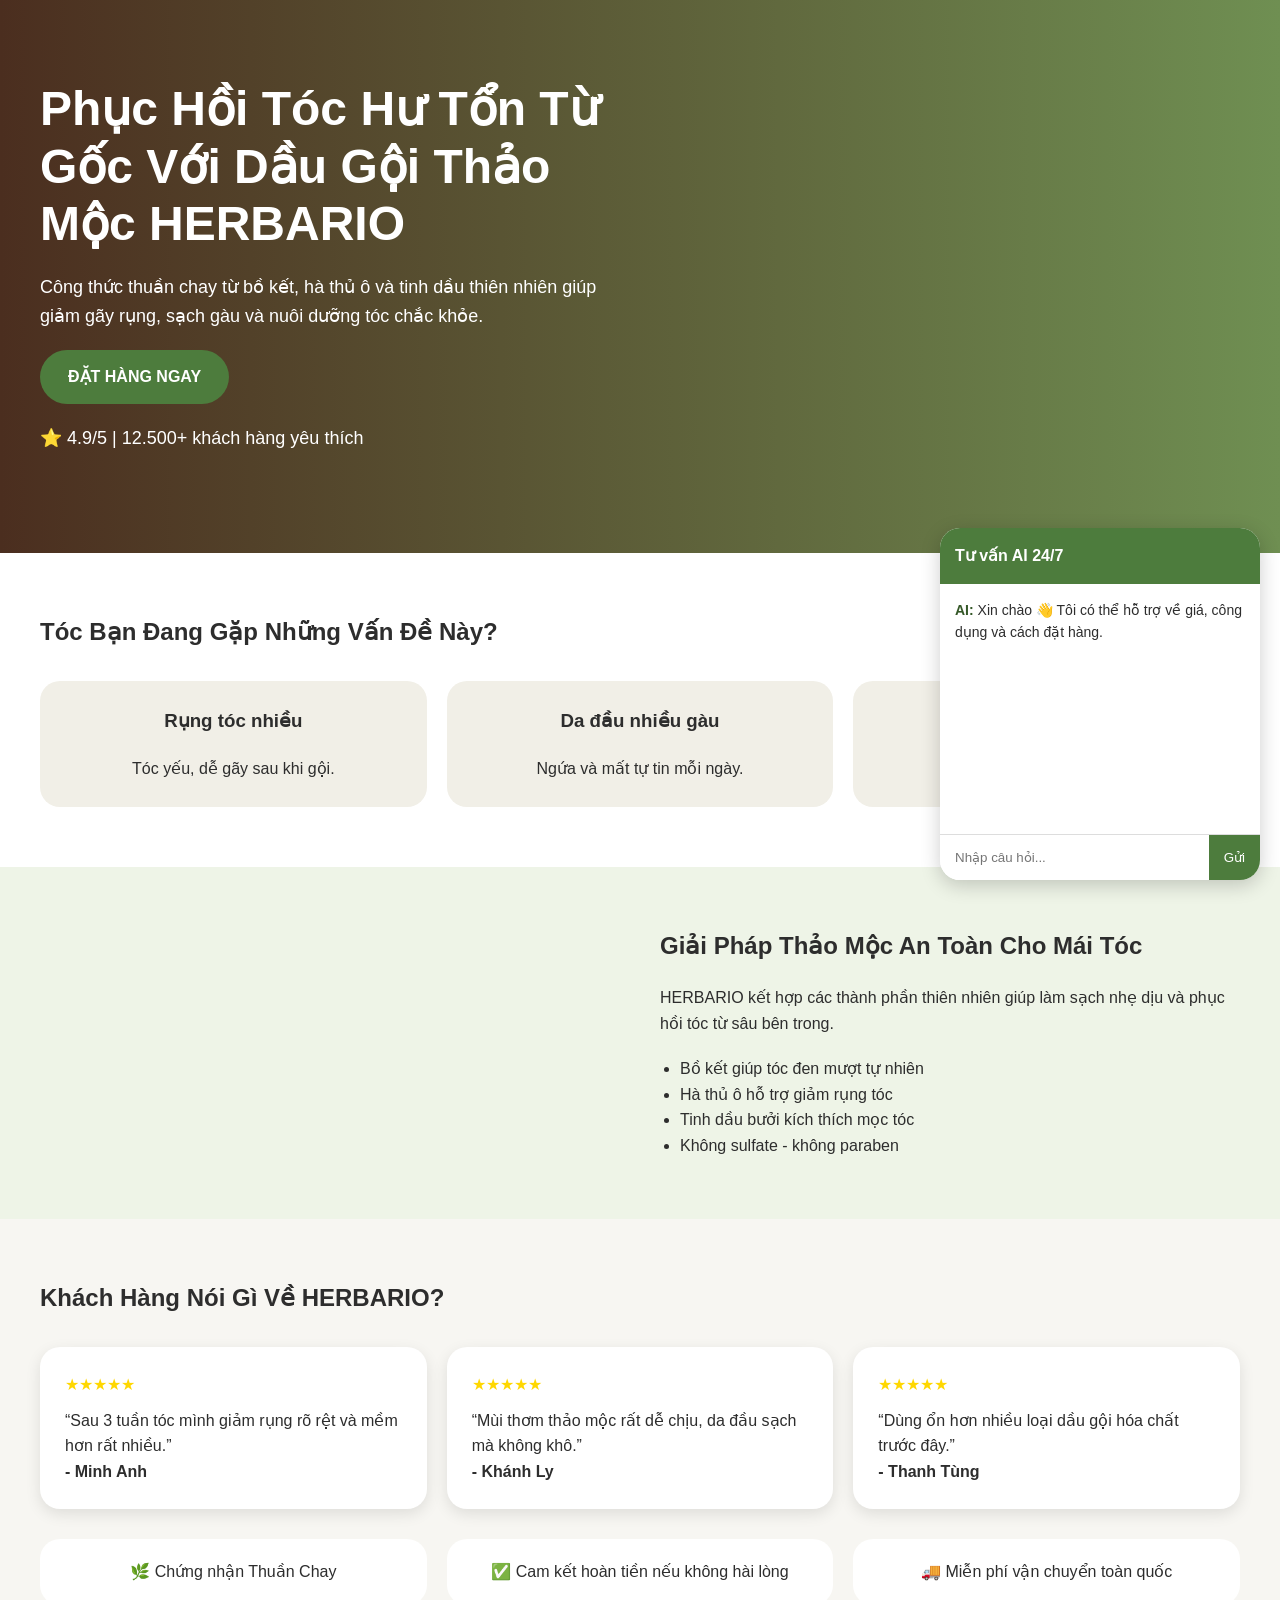
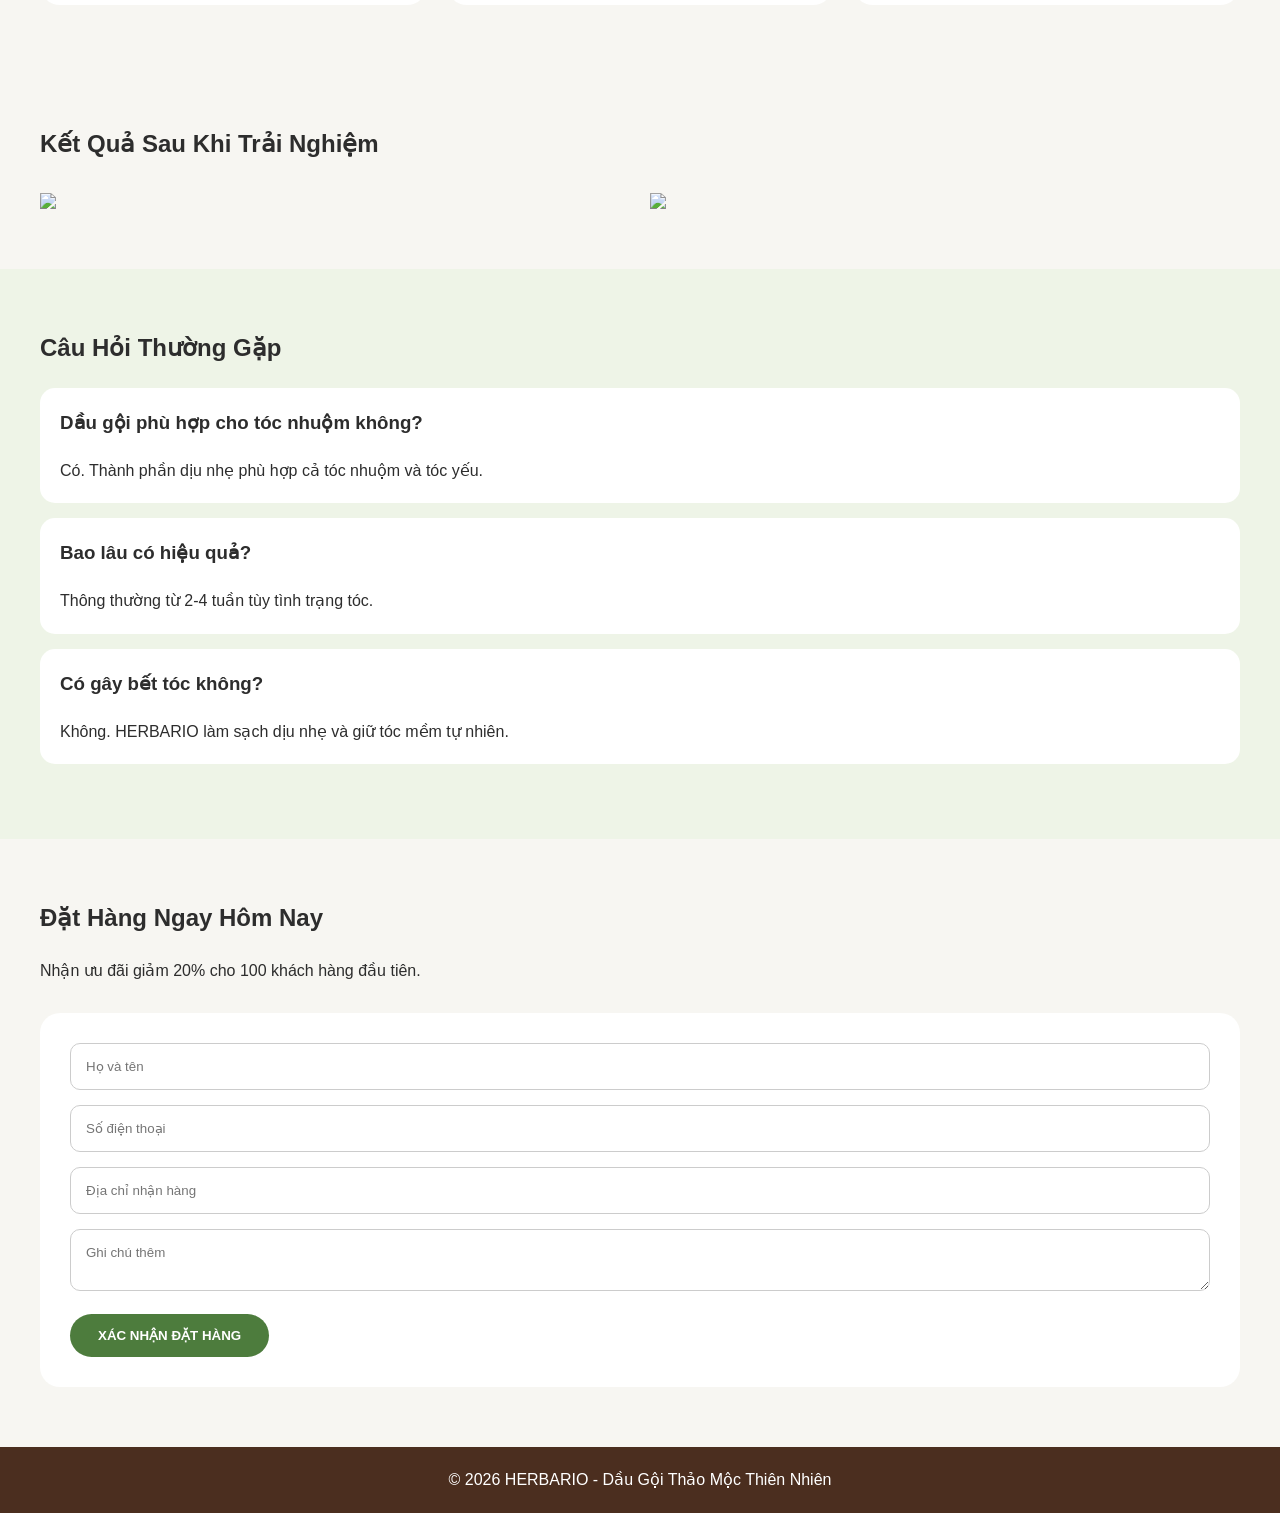
==== index.html @ 5ad92838 "index.html" ====
<!DOCTYPE html>
<html lang="vi">
<head>
  <meta charset="UTF-8" />
  <meta name="viewport" content="width=device-width, initial-scale=1.0"/>
  <title>Herbario - Dầu Gội Thảo Mộc</title>

  <style>
    *{
      margin:0;
      padding:0;
      box-sizing:border-box;
      font-family: Arial, sans-serif;
    }

    body{
      background:#f7f6f2;
      color:#2d2d2d;
      line-height:1.6;
    }

    img{
      width:100%;
      display:block;
    }

    section{
      padding:60px 20px;
    }

    .container{
      max-width:1200px;
      margin:auto;
    }

    h1,h2,h3{
      margin-bottom:20px;
    }

    .btn{
      display:inline-block;
      background:#4d7c3d;
      color:white;
      padding:14px 28px;
      border-radius:40px;
      text-decoration:none;
      font-weight:bold;
      transition:0.3s;
    }

    .btn:hover{
      background:#355828;
    }

    /* HERO */

    .hero{
      background:linear-gradient(to right,#4b2e1f,#6f8f52);
      color:white;
      padding:80px 20px;
    }

    .hero-flex{
      display:flex;
      align-items:center;
      gap:40px;
      flex-wrap:wrap;
    }

    .hero-text{
      flex:1;
    }

    .hero-img{
      flex:1;
    }

    .hero h1{
      font-size:48px;
      line-height:1.2;
    }

    .hero p{
      margin:20px 0;
      font-size:18px;
    }

    /* PROBLEM */

    .problem{
      background:#fff;
    }

    .cards{
      display:grid;
      grid-template-columns:repeat(auto-fit,minmax(250px,1fr));
      gap:20px;
      margin-top:30px;
    }

    .card{
      background:#f1efe7;
      padding:25px;
      border-radius:20px;
      text-align:center;
    }

    /* SOLUTION */

    .solution{
      background:#eef4e7;
    }

    .solution-flex{
      display:flex;
      gap:40px;
      align-items:center;
      flex-wrap:wrap;
    }

    .solution ul{
      margin-top:20px;
      padding-left:20px;
    }

    /* SOCIAL PROOF */

    .review-box{
      background:white;
      padding:25px;
      border-radius:20px;
      box-shadow:0 5px 15px rgba(0,0,0,0.1);
    }

    .stars{
      color:gold;
      margin-bottom:10px;
    }

    .proof-grid{
      display:grid;
      grid-template-columns:repeat(auto-fit,minmax(280px,1fr));
      gap:20px;
      margin-top:30px;
    }

    /* CERTIFICATE */

    .badges{
      display:flex;
      gap:20px;
      flex-wrap:wrap;
      margin-top:30px;
    }

    .badge{
      background:#fff;
      padding:20px;
      border-radius:20px;
      flex:1;
      min-width:220px;
      text-align:center;
    }

    /* BEFORE AFTER */

    .before-after{
      display:grid;
      grid-template-columns:repeat(auto-fit,minmax(250px,1fr));
      gap:20px;
      margin-top:30px;
    }

    /* FAQ */

    .faq-item{
      background:white;
      margin-bottom:15px;
      border-radius:15px;
      padding:20px;
    }

    /* FORM */

    form{
      background:white;
      padding:30px;
      border-radius:20px;
      margin-top:30px;
    }

    input, textarea{
      width:100%;
      padding:15px;
      margin-bottom:15px;
      border-radius:10px;
      border:1px solid #ccc;
    }

    button{
      border:none;
      cursor:pointer;
    }

    /* FOOTER */

    footer{
      background:#4b2e1f;
      color:white;
      text-align:center;
      padding:20px;
    }

    /* CHAT AI */

    .chatbox{
      position:fixed;
      bottom:20px;
      right:20px;
      width:320px;
      background:white;
      border-radius:20px;
      overflow:hidden;
      box-shadow:0 5px 20px rgba(0,0,0,0.2);
      z-index:999;
    }

    .chat-header{
      background:#4d7c3d;
      color:white;
      padding:15px;
      font-weight:bold;
    }

    .chat-body{
      padding:15px;
      height:250px;
      overflow-y:auto;
      font-size:14px;
    }

    .chat-input{
      display:flex;
      border-top:1px solid #ddd;
    }

    .chat-input input{
      border:none;
      margin:0;
      border-radius:0;
    }

    .chat-input button{
      background:#4d7c3d;
      color:white;
      padding:15px;
    }

    .message{
      margin-bottom:12px;
    }

    .bot{
      color:#355828;
      font-weight:bold;
    }

    /* MOBILE */

    @media(max-width:768px){

      .hero h1{
        font-size:34px;
      }

      .hero-flex{
        flex-direction:column;
      }

      .solution-flex{
        flex-direction:column;
      }

      .chatbox{
        width:90%;
        right:5%;
      }

    }

  </style>
</head>

<body>

  <!-- HERO -->

  <section class="hero">
    <div class="container hero-flex">

      <div class="hero-text">
        <h1>Phục Hồi Tóc Hư Tổn Từ Gốc Với Dầu Gội Thảo Mộc HERBARIO</h1>

        <p>
          Công thức thuần chay từ bồ kết, hà thủ ô và tinh dầu thiên nhiên giúp giảm gãy rụng, sạch gàu và nuôi dưỡng tóc chắc khỏe.
        </p>

        <a href="#order" class="btn">
          ĐẶT HÀNG NGAY
        </a>

        <p style="margin-top:20px;">
          ⭐ 4.9/5 | 12.500+ khách hàng yêu thích
        </p>
      </div>

      <div class="hero-img">
        <img src="https://images.unsplash.com/photo-1527799820374-dcf8d9d4a388?q=80&w=1200&auto=format&fit=crop" alt="">
      </div>

    </div>
  </section>

  <!-- PROBLEM -->

  <section class="problem">
    <div class="container">

      <h2>Tóc Bạn Đang Gặp Những Vấn Đề Này?</h2>

      <div class="cards">

        <div class="card">
          <h3>Rụng tóc nhiều</h3>
          <p>Tóc yếu, dễ gãy sau khi gội.</p>
        </div>

        <div class="card">
          <h3>Da đầu nhiều gàu</h3>
          <p>Ngứa và mất tự tin mỗi ngày.</p>
        </div>

        <div class="card">
          <h3>Tóc khô xơ</h3>
          <p>Thiếu sức sống do hóa chất.</p>
        </div>

      </div>

    </div>
  </section>

  <!-- SOLUTION -->

  <section class="solution">
    <div class="container solution-flex">

      <div style="flex:1;">
        <img src="https://images.unsplash.com/photo-1515377905703-c4788e51af15?q=80&w=1200&auto=format&fit=crop" alt="">
      </div>

      <div style="flex:1;">

        <h2>Giải Pháp Thảo Mộc An Toàn Cho Mái Tóc</h2>

        <p>
          HERBARIO kết hợp các thành phần thiên nhiên giúp làm sạch nhẹ dịu và phục hồi tóc từ sâu bên trong.
        </p>

        <ul>
          <li>Bồ kết giúp tóc đen mượt tự nhiên</li>
          <li>Hà thủ ô hỗ trợ giảm rụng tóc</li>
          <li>Tinh dầu bưởi kích thích mọc tóc</li>
          <li>Không sulfate - không paraben</li>
        </ul>

      </div>

    </div>
  </section>

  <!-- SOCIAL PROOF -->

  <section>
    <div class="container">

      <h2>Khách Hàng Nói Gì Về HERBARIO?</h2>

      <div class="proof-grid">

        <div class="review-box">
          <div class="stars">★★★★★</div>
          <p>
            “Sau 3 tuần tóc mình giảm rụng rõ rệt và mềm hơn rất nhiều.”
          </p>
          <strong>- Minh Anh</strong>
        </div>

        <div class="review-box">
          <div class="stars">★★★★★</div>
          <p>
            “Mùi thơm thảo mộc rất dễ chịu, da đầu sạch mà không khô.”
          </p>
          <strong>- Khánh Ly</strong>
        </div>

        <div class="review-box">
          <div class="stars">★★★★★</div>
          <p>
            “Dùng ổn hơn nhiều loại dầu gội hóa chất trước đây.”
          </p>
          <strong>- Thanh Tùng</strong>
        </div>

      </div>

      <div class="badges">

        <div class="badge">
          🌿 Chứng nhận Thuần Chay
        </div>

        <div class="badge">
          ✅ Cam kết hoàn tiền nếu không hài lòng
        </div>

        <div class="badge">
          🚚 Miễn phí vận chuyển toàn quốc
        </div>

      </div>

    </div>
  </section>

  <!-- BEFORE AFTER -->

  <section>
    <div class="container">

      <h2>Kết Quả Sau Khi Trải Nghiệm</h2>

      <div class="before-after">

        <img src="https://images.unsplash.com/photo-1524504388940-b1c1722653e1?q=80&w=1200&auto=format&fit=crop">

        <img src="https://images.unsplash.com/photo-1521572267360-ee0c2909d518?q=80&w=1200&auto=format&fit=crop">

      </div>

    </div>
  </section>

  <!-- FAQ -->

  <section style="background:#eef4e7;">
    <div class="container">

      <h2>Câu Hỏi Thường Gặp</h2>

      <div class="faq-item">
        <h3>Dầu gội phù hợp cho tóc nhuộm không?</h3>
        <p>Có. Thành phần dịu nhẹ phù hợp cả tóc nhuộm và tóc yếu.</p>
      </div>

      <div class="faq-item">
        <h3>Bao lâu có hiệu quả?</h3>
        <p>Thông thường từ 2-4 tuần tùy tình trạng tóc.</p>
      </div>

      <div class="faq-item">
        <h3>Có gây bết tóc không?</h3>
        <p>Không. HERBARIO làm sạch dịu nhẹ và giữ tóc mềm tự nhiên.</p>
      </div>

    </div>
  </section>

  <!-- CTA + FORM -->

  <section id="order">
    <div class="container">

      <h2>Đặt Hàng Ngay Hôm Nay</h2>

      <p>
        Nhận ưu đãi giảm 20% cho 100 khách hàng đầu tiên.
      </p>

      <form action="thankyou.html">

        <input type="text" placeholder="Họ và tên" required>

        <input type="tel" placeholder="Số điện thoại" required>

        <input type="text" placeholder="Địa chỉ nhận hàng" required>

        <textarea placeholder="Ghi chú thêm"></textarea>

        <button class="btn">
          XÁC NHẬN ĐẶT HÀNG
        </button>

      </form>

    </div>
  </section>

  <!-- FOOTER -->

  <footer>
    © 2026 HERBARIO - Dầu Gội Thảo Mộc Thiên Nhiên
  </footer>

  <!-- CHAT AI -->

  <div class="chatbox">

    <div class="chat-header">
      Tư vấn AI 24/7
    </div>

    <div class="chat-body" id="chatBody">

      <div class="message">
        <span class="bot">AI:</span>
        Xin chào 👋 Tôi có thể hỗ trợ về giá, công dụng và cách đặt hàng.
      </div>

    </div>

    <div class="chat-input">

      <input type="text" id="userInput" placeholder="Nhập câu hỏi...">

      <button onclick="sendMessage()">
        Gửi
      </button>

    </div>

  </div>

  <script>

    function sendMessage(){

      let input = document.getElementById("userInput");
      let chatBody = document.getElementById("chatBody");

      let text = input.value.toLowerCase();

      if(text.trim() === "") return;

      chatBody.innerHTML += `
        <div class="message">
          <strong>Bạn:</strong> ${text}
        </div>
      `;

      let reply = "Xin vui lòng để lại thông tin để HERBARIO hỗ trợ bạn tốt hơn 🌿";

      if(text.includes("giá")){
        reply = "HERBARIO hiện có giá ưu đãi 299.000đ/chai.";
      }

      else if(text.includes("công dụng")){
        reply = "HERBARIO giúp giảm gãy rụng, sạch gàu và phục hồi tóc hư tổn.";
      }

      else if(text.includes("đặt hàng")){
        reply = "Bạn chỉ cần điền form bên dưới và nhấn xác nhận đặt hàng.";
      }

      else if(text.includes("ship")){
        reply = "HERBARIO hỗ trợ giao hàng toàn quốc.";
      }

      chatBody.innerHTML += `
        <div class="message">
          <span class="bot">AI:</span> ${reply}
        </div>
      `;

      input.value = "";

      chatBody.scrollTop = chatBody.scrollHeight;
    }

  </script>

</body>
</html>
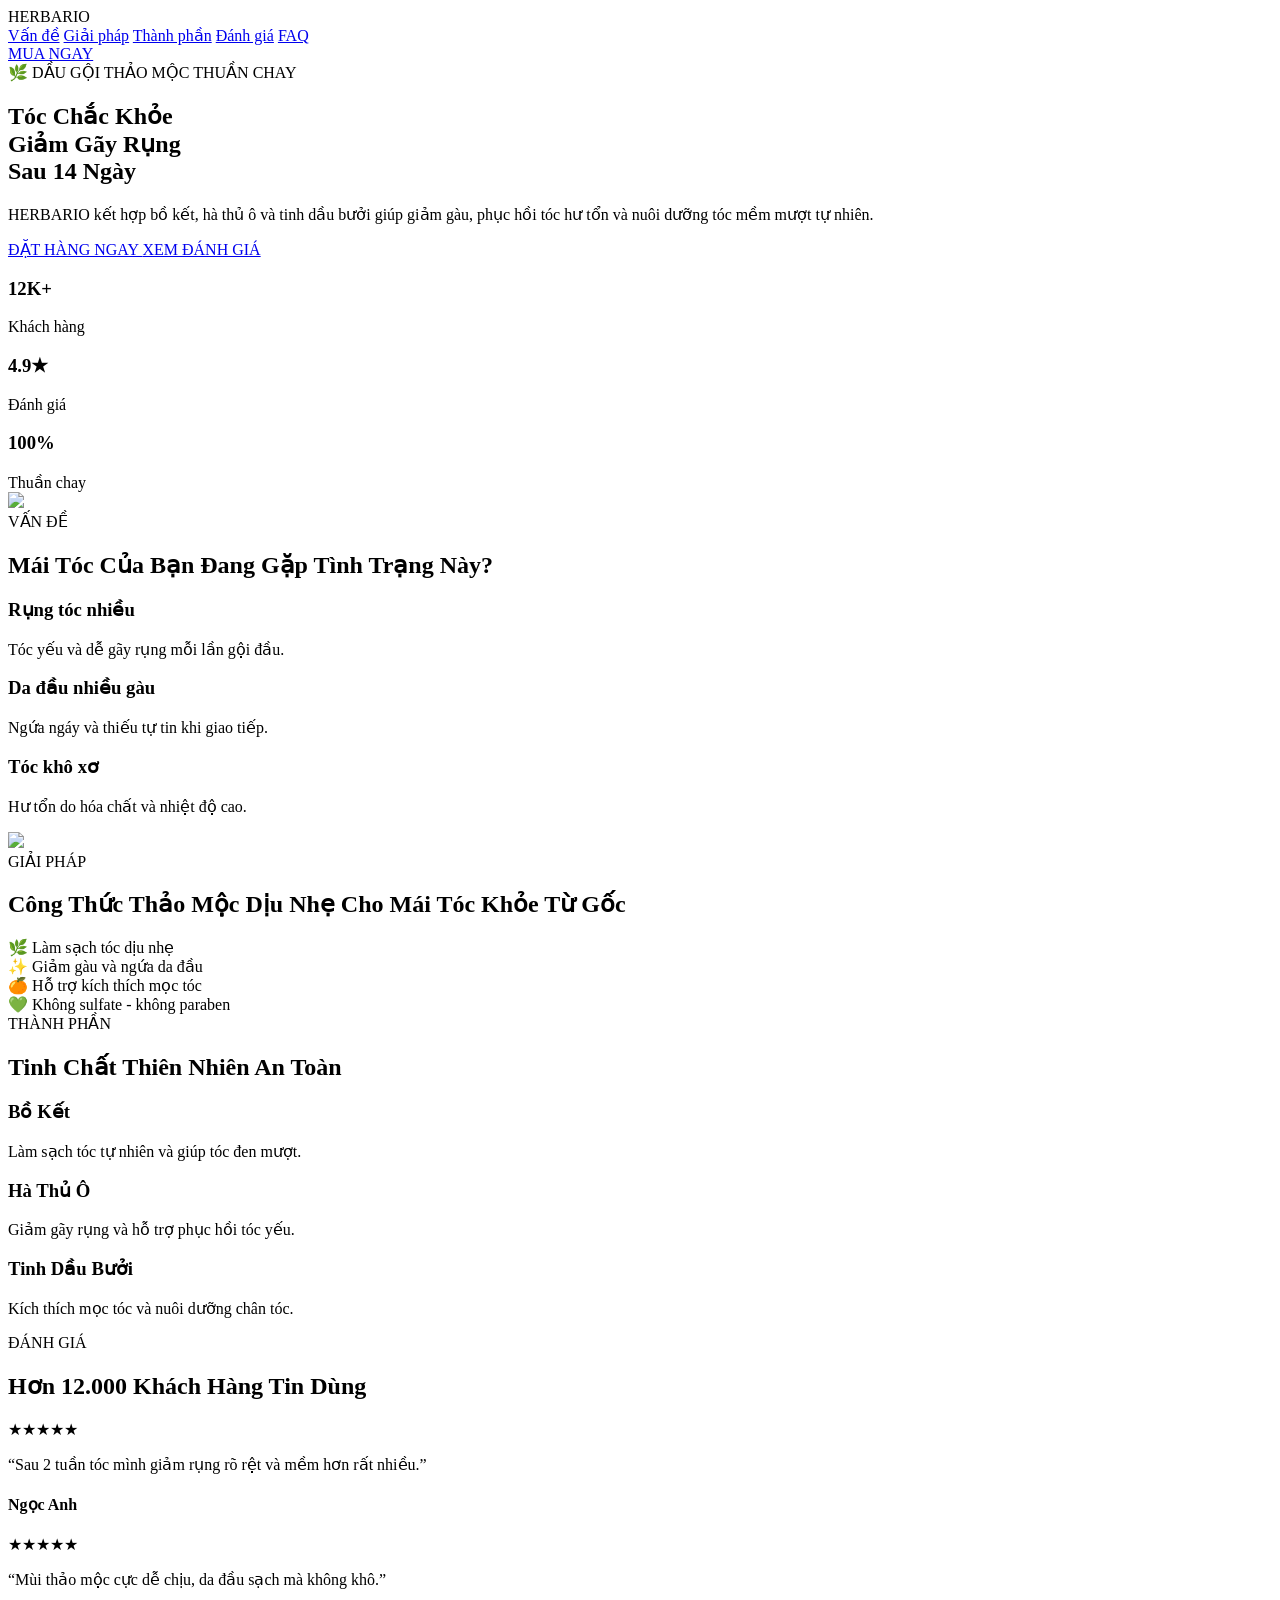
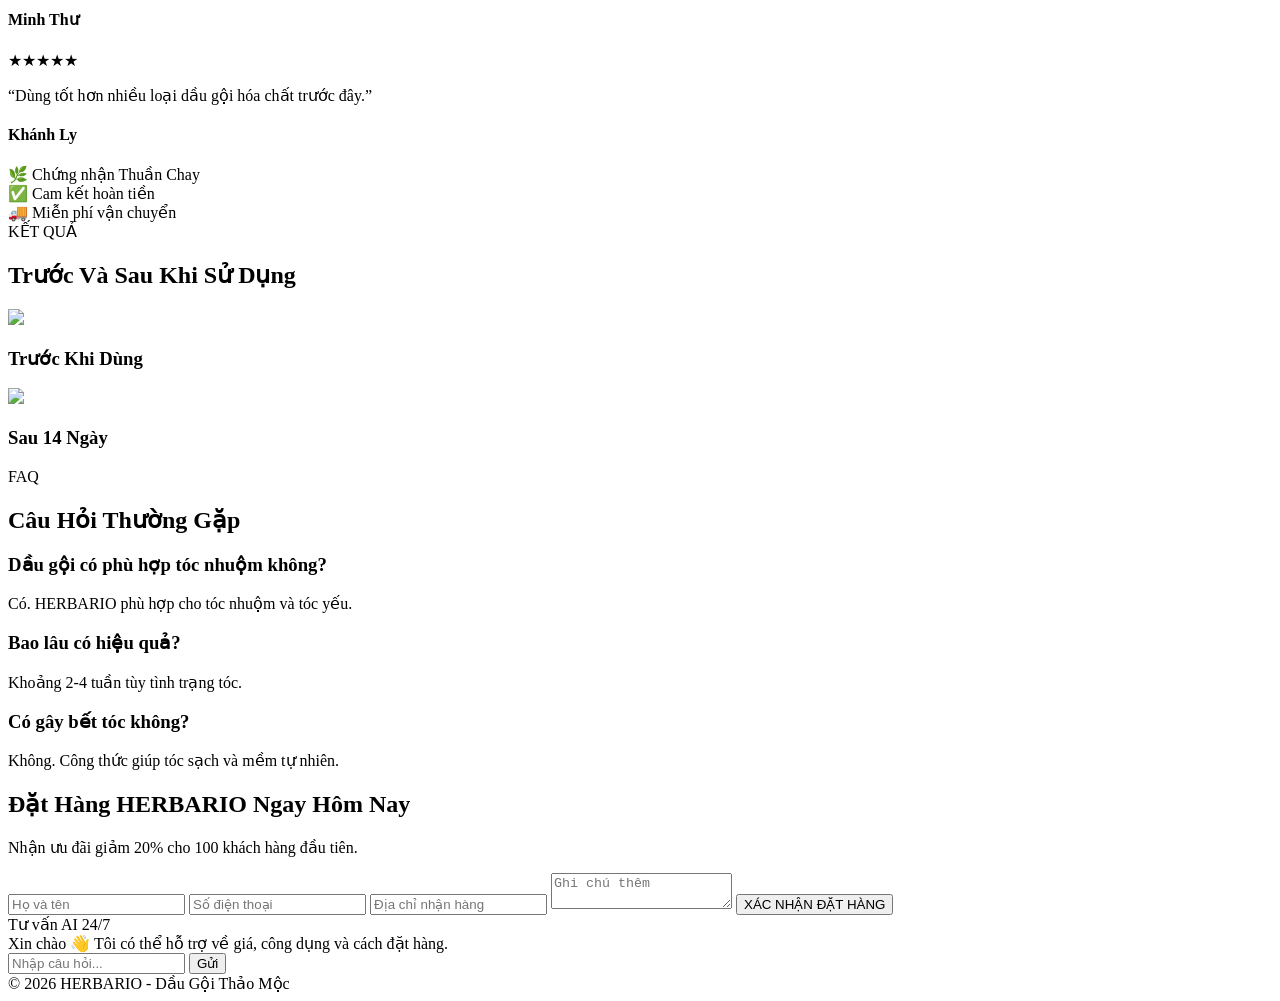
==== commit 1b9a1f7e: "index.html" ====
--- a/index.html
+++ b/index.html
@@ -1,487 +1,438 @@
 <!DOCTYPE html>
 <html lang="vi">
+
 <head>
-  <meta charset="UTF-8" />
-  <meta name="viewport" content="width=device-width, initial-scale=1.0"/>
-  <title>Herbario - Dầu Gội Thảo Mộc</title>
-
-  <style>
-    *{
-      margin:0;
-      padding:0;
-      box-sizing:border-box;
-      font-family: Arial, sans-serif;
-    }
-
-    body{
-      background:#f7f6f2;
-      color:#2d2d2d;
-      line-height:1.6;
-    }
-
-    img{
-      width:100%;
-      display:block;
-    }
-
-    section{
-      padding:60px 20px;
-    }
-
-    .container{
-      max-width:1200px;
-      margin:auto;
-    }
-
-    h1,h2,h3{
-      margin-bottom:20px;
-    }
-
-    .btn{
-      display:inline-block;
-      background:#4d7c3d;
-      color:white;
-      padding:14px 28px;
-      border-radius:40px;
-      text-decoration:none;
-      font-weight:bold;
-      transition:0.3s;
-    }
-
-    .btn:hover{
-      background:#355828;
-    }
-
-    /* HERO */
-
-    .hero{
-      background:linear-gradient(to right,#4b2e1f,#6f8f52);
-      color:white;
-      padding:80px 20px;
-    }
-
-    .hero-flex{
-      display:flex;
-      align-items:center;
-      gap:40px;
-      flex-wrap:wrap;
-    }
-
-    .hero-text{
-      flex:1;
-    }
-
-    .hero-img{
-      flex:1;
-    }
-
-    .hero h1{
-      font-size:48px;
-      line-height:1.2;
-    }
-
-    .hero p{
-      margin:20px 0;
-      font-size:18px;
-    }
-
-    /* PROBLEM */
-
-    .problem{
-      background:#fff;
-    }
-
-    .cards{
-      display:grid;
-      grid-template-columns:repeat(auto-fit,minmax(250px,1fr));
-      gap:20px;
-      margin-top:30px;
-    }
-
-    .card{
-      background:#f1efe7;
-      padding:25px;
-      border-radius:20px;
-      text-align:center;
-    }
-
-    /* SOLUTION */
-
-    .solution{
-      background:#eef4e7;
-    }
-
-    .solution-flex{
-      display:flex;
-      gap:40px;
-      align-items:center;
-      flex-wrap:wrap;
-    }
-
-    .solution ul{
-      margin-top:20px;
-      padding-left:20px;
-    }
-
-    /* SOCIAL PROOF */
-
-    .review-box{
-      background:white;
-      padding:25px;
-      border-radius:20px;
-      box-shadow:0 5px 15px rgba(0,0,0,0.1);
-    }
-
-    .stars{
-      color:gold;
-      margin-bottom:10px;
-    }
-
-    .proof-grid{
-      display:grid;
-      grid-template-columns:repeat(auto-fit,minmax(280px,1fr));
-      gap:20px;
-      margin-top:30px;
-    }
-
-    /* CERTIFICATE */
-
-    .badges{
-      display:flex;
-      gap:20px;
-      flex-wrap:wrap;
-      margin-top:30px;
-    }
-
-    .badge{
-      background:#fff;
-      padding:20px;
-      border-radius:20px;
-      flex:1;
-      min-width:220px;
-      text-align:center;
-    }
-
-    /* BEFORE AFTER */
-
-    .before-after{
-      display:grid;
-      grid-template-columns:repeat(auto-fit,minmax(250px,1fr));
-      gap:20px;
-      margin-top:30px;
-    }
-
-    /* FAQ */
-
-    .faq-item{
-      background:white;
-      margin-bottom:15px;
-      border-radius:15px;
-      padding:20px;
-    }
-
-    /* FORM */
-
-    form{
-      background:white;
-      padding:30px;
-      border-radius:20px;
-      margin-top:30px;
-    }
-
-    input, textarea{
-      width:100%;
-      padding:15px;
-      margin-bottom:15px;
-      border-radius:10px;
-      border:1px solid #ccc;
-    }
-
-    button{
-      border:none;
-      cursor:pointer;
-    }
-
-    /* FOOTER */
-
-    footer{
-      background:#4b2e1f;
-      color:white;
-      text-align:center;
-      padding:20px;
-    }
-
-    /* CHAT AI */
-
-    .chatbox{
-      position:fixed;
-      bottom:20px;
-      right:20px;
-      width:320px;
-      background:white;
-      border-radius:20px;
-      overflow:hidden;
-      box-shadow:0 5px 20px rgba(0,0,0,0.2);
-      z-index:999;
-    }
-
-    .chat-header{
-      background:#4d7c3d;
-      color:white;
-      padding:15px;
-      font-weight:bold;
-    }
-
-    .chat-body{
-      padding:15px;
-      height:250px;
-      overflow-y:auto;
-      font-size:14px;
-    }
-
-    .chat-input{
-      display:flex;
-      border-top:1px solid #ddd;
-    }
-
-    .chat-input input{
-      border:none;
-      margin:0;
-      border-radius:0;
-    }
-
-    .chat-input button{
-      background:#4d7c3d;
-      color:white;
-      padding:15px;
-    }
-
-    .message{
-      margin-bottom:12px;
-    }
-
-    .bot{
-      color:#355828;
-      font-weight:bold;
-    }
-
-    /* MOBILE */
-
-    @media(max-width:768px){
-
-      .hero h1{
-        font-size:34px;
-      }
-
-      .hero-flex{
-        flex-direction:column;
-      }
-
-      .solution-flex{
-        flex-direction:column;
-      }
-
-      .chatbox{
-        width:90%;
-        right:5%;
-      }
-
-    }
-
-  </style>
+
+  <meta charset="UTF-8">
+  <meta name="viewport" content="width=device-width, initial-scale=1.0">
+
+  <title>HERBARIO - Dầu Gội Thảo Mộc</title>
+
+  <link rel="stylesheet" href="style.css">
+
+  <link rel="preconnect" href="https://fonts.googleapis.com">
+
+  <link href="https://fonts.googleapis.com/css2?family=Be+Vietnam+Pro:wght@300;400;500;600;700;800&display=swap"
+    rel="stylesheet">
+
 </head>
 
 <body>
 
+  <!-- NAVBAR -->
+
+  <header class="navbar">
+
+    <div class="logo">
+      HERBARIO
+    </div>
+
+    <nav>
+
+      <a href="#problem">Vấn đề</a>
+
+      <a href="#solution">Giải pháp</a>
+
+      <a href="#ingredients">Thành phần</a>
+
+      <a href="#reviews">Đánh giá</a>
+
+      <a href="#faq">FAQ</a>
+
+    </nav>
+
+    <a href="#order" class="btn-primary">
+      MUA NGAY
+    </a>
+
+  </header>
+
   <!-- HERO -->
 
   <section class="hero">
-    <div class="container hero-flex">
-
-      <div class="hero-text">
-        <h1>Phục Hồi Tóc Hư Tổn Từ Gốc Với Dầu Gội Thảo Mộc HERBARIO</h1>
-
-        <p>
-          Công thức thuần chay từ bồ kết, hà thủ ô và tinh dầu thiên nhiên giúp giảm gãy rụng, sạch gàu và nuôi dưỡng tóc chắc khỏe.
-        </p>
-
-        <a href="#order" class="btn">
+
+    <div class="hero-left">
+
+      <span class="tag">
+        🌿 DẦU GỘI THẢO MỘC THUẦN CHAY
+      </span>
+
+      <h1>
+        Tóc Chắc Khỏe <br>
+        Giảm Gãy Rụng <br>
+        Sau 14 Ngày
+      </h1>
+
+      <p>
+        HERBARIO kết hợp bồ kết, hà thủ ô và tinh dầu bưởi
+        giúp giảm gàu, phục hồi tóc hư tổn và nuôi dưỡng tóc mềm mượt tự nhiên.
+      </p>
+
+      <div class="hero-buttons">
+
+        <a href="#order" class="btn-primary">
           ĐẶT HÀNG NGAY
         </a>
 
-        <p style="margin-top:20px;">
-          ⭐ 4.9/5 | 12.500+ khách hàng yêu thích
-        </p>
-      </div>
-
-      <div class="hero-img">
-        <img src="https://images.unsplash.com/photo-1527799820374-dcf8d9d4a388?q=80&w=1200&auto=format&fit=crop" alt="">
-      </div>
-
-    </div>
+        <a href="#reviews" class="btn-outline">
+          XEM ĐÁNH GIÁ
+        </a>
+
+      </div>
+
+      <div class="hero-stats">
+
+        <div>
+          <h3>12K+</h3>
+          <span>Khách hàng</span>
+        </div>
+
+        <div>
+          <h3>4.9★</h3>
+          <span>Đánh giá</span>
+        </div>
+
+        <div>
+          <h3>100%</h3>
+          <span>Thuần chay</span>
+        </div>
+
+      </div>
+
+    </div>
+
+    <div class="hero-right">
+
+      <img src="https://images.unsplash.com/photo-1527799820374-dcf8d9d4a388?q=80&w=1200&auto=format&fit=crop">
+
+    </div>
+
   </section>
 
   <!-- PROBLEM -->
 
-  <section class="problem">
-    <div class="container">
-
-      <h2>Tóc Bạn Đang Gặp Những Vấn Đề Này?</h2>
-
-      <div class="cards">
-
-        <div class="card">
-          <h3>Rụng tóc nhiều</h3>
-          <p>Tóc yếu, dễ gãy sau khi gội.</p>
-        </div>
-
-        <div class="card">
-          <h3>Da đầu nhiều gàu</h3>
-          <p>Ngứa và mất tự tin mỗi ngày.</p>
-        </div>
-
-        <div class="card">
-          <h3>Tóc khô xơ</h3>
-          <p>Thiếu sức sống do hóa chất.</p>
-        </div>
-
-      </div>
-
-    </div>
+  <section class="problem" id="problem">
+
+    <div class="section-title">
+
+      <span>VẤN ĐỀ</span>
+
+      <h2>
+        Mái Tóc Của Bạn Đang Gặp Tình Trạng Này?
+      </h2>
+
+    </div>
+
+    <div class="problem-grid">
+
+      <div class="card">
+
+        <h3>Rụng tóc nhiều</h3>
+
+        <p>
+          Tóc yếu và dễ gãy rụng mỗi lần gội đầu.
+        </p>
+
+      </div>
+
+      <div class="card">
+
+        <h3>Da đầu nhiều gàu</h3>
+
+        <p>
+          Ngứa ngáy và thiếu tự tin khi giao tiếp.
+        </p>
+
+      </div>
+
+      <div class="card">
+
+        <h3>Tóc khô xơ</h3>
+
+        <p>
+          Hư tổn do hóa chất và nhiệt độ cao.
+        </p>
+
+      </div>
+
+    </div>
+
   </section>
 
   <!-- SOLUTION -->
 
-  <section class="solution">
-    <div class="container solution-flex">
-
-      <div style="flex:1;">
-        <img src="https://images.unsplash.com/photo-1515377905703-c4788e51af15?q=80&w=1200&auto=format&fit=crop" alt="">
-      </div>
-
-      <div style="flex:1;">
-
-        <h2>Giải Pháp Thảo Mộc An Toàn Cho Mái Tóc</h2>
-
-        <p>
-          HERBARIO kết hợp các thành phần thiên nhiên giúp làm sạch nhẹ dịu và phục hồi tóc từ sâu bên trong.
-        </p>
-
-        <ul>
-          <li>Bồ kết giúp tóc đen mượt tự nhiên</li>
-          <li>Hà thủ ô hỗ trợ giảm rụng tóc</li>
-          <li>Tinh dầu bưởi kích thích mọc tóc</li>
-          <li>Không sulfate - không paraben</li>
-        </ul>
-
-      </div>
-
-    </div>
+  <section class="solution" id="solution">
+
+    <div class="solution-image">
+
+      <img src="https://images.unsplash.com/photo-1515377905703-c4788e51af15?q=80&w=1200&auto=format&fit=crop">
+
+    </div>
+
+    <div class="solution-content">
+
+      <span>GIẢI PHÁP</span>
+
+      <h2>
+        Công Thức Thảo Mộc Dịu Nhẹ
+        Cho Mái Tóc Khỏe Từ Gốc
+      </h2>
+
+      <div class="feature-box">
+
+        <div class="feature">
+          🌿 Làm sạch tóc dịu nhẹ
+        </div>
+
+        <div class="feature">
+          ✨ Giảm gàu và ngứa da đầu
+        </div>
+
+        <div class="feature">
+          🍊 Hỗ trợ kích thích mọc tóc
+        </div>
+
+        <div class="feature">
+          💚 Không sulfate - không paraben
+        </div>
+
+      </div>
+
+    </div>
+
+  </section>
+
+  <!-- INGREDIENTS -->
+
+  <section class="ingredients" id="ingredients">
+
+    <div class="section-title">
+
+      <span>THÀNH PHẦN</span>
+
+      <h2>
+        Tinh Chất Thiên Nhiên An Toàn
+      </h2>
+
+    </div>
+
+    <div class="ingredient-grid">
+
+      <div class="ingredient-card">
+
+        <h3>Bồ Kết</h3>
+
+        <p>
+          Làm sạch tóc tự nhiên và giúp tóc đen mượt.
+        </p>
+
+      </div>
+
+      <div class="ingredient-card">
+
+        <h3>Hà Thủ Ô</h3>
+
+        <p>
+          Giảm gãy rụng và hỗ trợ phục hồi tóc yếu.
+        </p>
+
+      </div>
+
+      <div class="ingredient-card">
+
+        <h3>Tinh Dầu Bưởi</h3>
+
+        <p>
+          Kích thích mọc tóc và nuôi dưỡng chân tóc.
+        </p>
+
+      </div>
+
+    </div>
+
   </section>
 
   <!-- SOCIAL PROOF -->
 
-  <section>
-    <div class="container">
-
-      <h2>Khách Hàng Nói Gì Về HERBARIO?</h2>
-
-      <div class="proof-grid">
-
-        <div class="review-box">
-          <div class="stars">★★★★★</div>
-          <p>
-            “Sau 3 tuần tóc mình giảm rụng rõ rệt và mềm hơn rất nhiều.”
-          </p>
-          <strong>- Minh Anh</strong>
-        </div>
-
-        <div class="review-box">
-          <div class="stars">★★★★★</div>
-          <p>
-            “Mùi thơm thảo mộc rất dễ chịu, da đầu sạch mà không khô.”
-          </p>
-          <strong>- Khánh Ly</strong>
-        </div>
-
-        <div class="review-box">
-          <div class="stars">★★★★★</div>
-          <p>
-            “Dùng ổn hơn nhiều loại dầu gội hóa chất trước đây.”
-          </p>
-          <strong>- Thanh Tùng</strong>
-        </div>
-
-      </div>
-
-      <div class="badges">
-
-        <div class="badge">
-          🌿 Chứng nhận Thuần Chay
-        </div>
-
-        <div class="badge">
-          ✅ Cam kết hoàn tiền nếu không hài lòng
-        </div>
-
-        <div class="badge">
-          🚚 Miễn phí vận chuyển toàn quốc
-        </div>
-
-      </div>
-
-    </div>
+  <section class="reviews" id="reviews">
+
+    <div class="section-title">
+
+      <span>ĐÁNH GIÁ</span>
+
+      <h2>
+        Hơn 12.000 Khách Hàng Tin Dùng
+      </h2>
+
+    </div>
+
+    <div class="review-grid">
+
+      <div class="review-card">
+
+        <div class="stars">
+          ★★★★★
+        </div>
+
+        <p>
+          “Sau 2 tuần tóc mình giảm rụng rõ rệt
+          và mềm hơn rất nhiều.”
+        </p>
+
+        <h4>Ngọc Anh</h4>
+
+      </div>
+
+      <div class="review-card">
+
+        <div class="stars">
+          ★★★★★
+        </div>
+
+        <p>
+          “Mùi thảo mộc cực dễ chịu,
+          da đầu sạch mà không khô.”
+        </p>
+
+        <h4>Minh Thư</h4>
+
+      </div>
+
+      <div class="review-card">
+
+        <div class="stars">
+          ★★★★★
+        </div>
+
+        <p>
+          “Dùng tốt hơn nhiều loại dầu gội hóa chất trước đây.”
+        </p>
+
+        <h4>Khánh Ly</h4>
+
+      </div>
+
+    </div>
+
+    <div class="trust-box">
+
+      <div class="trust-item">
+        🌿 Chứng nhận Thuần Chay
+      </div>
+
+      <div class="trust-item">
+        ✅ Cam kết hoàn tiền
+      </div>
+
+      <div class="trust-item">
+        🚚 Miễn phí vận chuyển
+      </div>
+
+    </div>
+
   </section>
 
   <!-- BEFORE AFTER -->
 
-  <section>
-    <div class="container">
-
-      <h2>Kết Quả Sau Khi Trải Nghiệm</h2>
-
-      <div class="before-after">
+  <section class="before-after">
+
+    <div class="section-title">
+
+      <span>KẾT QUẢ</span>
+
+      <h2>
+        Trước Và Sau Khi Sử Dụng
+      </h2>
+
+    </div>
+
+    <div class="before-grid">
+
+      <div class="before-card">
 
         <img src="https://images.unsplash.com/photo-1524504388940-b1c1722653e1?q=80&w=1200&auto=format&fit=crop">
 
+        <h3>Trước Khi Dùng</h3>
+
+      </div>
+
+      <div class="before-card">
+
         <img src="https://images.unsplash.com/photo-1521572267360-ee0c2909d518?q=80&w=1200&auto=format&fit=crop">
 
-      </div>
-
-    </div>
+        <h3>Sau 14 Ngày</h3>
+
+      </div>
+
+    </div>
+
   </section>
 
   <!-- FAQ -->
 
-  <section style="background:#eef4e7;">
-    <div class="container">
-
-      <h2>Câu Hỏi Thường Gặp</h2>
+  <section class="faq" id="faq">
+
+    <div class="section-title">
+
+      <span>FAQ</span>
+
+      <h2>
+        Câu Hỏi Thường Gặp
+      </h2>
+
+    </div>
+
+    <div class="faq-box">
 
       <div class="faq-item">
-        <h3>Dầu gội phù hợp cho tóc nhuộm không?</h3>
-        <p>Có. Thành phần dịu nhẹ phù hợp cả tóc nhuộm và tóc yếu.</p>
+
+        <h3>
+          Dầu gội có phù hợp tóc nhuộm không?
+        </h3>
+
+        <p>
+          Có. HERBARIO phù hợp cho tóc nhuộm và tóc yếu.
+        </p>
+
       </div>
 
       <div class="faq-item">
-        <h3>Bao lâu có hiệu quả?</h3>
-        <p>Thông thường từ 2-4 tuần tùy tình trạng tóc.</p>
+
+        <h3>
+          Bao lâu có hiệu quả?
+        </h3>
+
+        <p>
+          Khoảng 2-4 tuần tùy tình trạng tóc.
+        </p>
+
       </div>
 
       <div class="faq-item">
-        <h3>Có gây bết tóc không?</h3>
-        <p>Không. HERBARIO làm sạch dịu nhẹ và giữ tóc mềm tự nhiên.</p>
-      </div>
-
-    </div>
-  </section>
-
-  <!-- CTA + FORM -->
-
-  <section id="order">
-    <div class="container">
-
-      <h2>Đặt Hàng Ngay Hôm Nay</h2>
+
+        <h3>
+          Có gây bết tóc không?
+        </h3>
+
+        <p>
+          Không. Công thức giúp tóc sạch và mềm tự nhiên.
+        </p>
+
+      </div>
+
+    </div>
+
+  </section>
+
+  <!-- CTA -->
+
+  <section class="cta" id="order">
+
+    <div class="cta-container">
+
+      <h2>
+        Đặt Hàng HERBARIO Ngay Hôm Nay
+      </h2>
 
       <p>
         Nhận ưu đãi giảm 20% cho 100 khách hàng đầu tiên.
@@ -497,24 +448,19 @@
 
         <textarea placeholder="Ghi chú thêm"></textarea>
 
-        <button class="btn">
+        <button type="submit" class="btn-primary">
           XÁC NHẬN ĐẶT HÀNG
         </button>
 
       </form>
 
     </div>
-  </section>
-
-  <!-- FOOTER -->
-
-  <footer>
-    © 2026 HERBARIO - Dầu Gội Thảo Mộc Thiên Nhiên
-  </footer>
+
+  </section>
 
   <!-- CHAT AI -->
 
-  <div class="chatbox">
+  <div class="chat-widget">
 
     <div class="chat-header">
       Tư vấn AI 24/7
@@ -522,8 +468,7 @@
 
     <div class="chat-body" id="chatBody">
 
-      <div class="message">
-        <span class="bot">AI:</span>
+      <div class="bot-message">
         Xin chào 👋 Tôi có thể hỗ trợ về giá, công dụng và cách đặt hàng.
       </div>
 
@@ -541,53 +486,16 @@
 
   </div>
 
-  <script>
-
-    function sendMessage(){
-
-      let input = document.getElementById("userInput");
-      let chatBody = document.getElementById("chatBody");
-
-      let text = input.value.toLowerCase();
-
-      if(text.trim() === "") return;
-
-      chatBody.innerHTML += `
-        <div class="message">
-          <strong>Bạn:</strong> ${text}
-        </div>
-      `;
-
-      let reply = "Xin vui lòng để lại thông tin để HERBARIO hỗ trợ bạn tốt hơn 🌿";
-
-      if(text.includes("giá")){
-        reply = "HERBARIO hiện có giá ưu đãi 299.000đ/chai.";
-      }
-
-      else if(text.includes("công dụng")){
-        reply = "HERBARIO giúp giảm gãy rụng, sạch gàu và phục hồi tóc hư tổn.";
-      }
-
-      else if(text.includes("đặt hàng")){
-        reply = "Bạn chỉ cần điền form bên dưới và nhấn xác nhận đặt hàng.";
-      }
-
-      else if(text.includes("ship")){
-        reply = "HERBARIO hỗ trợ giao hàng toàn quốc.";
-      }
-
-      chatBody.innerHTML += `
-        <div class="message">
-          <span class="bot">AI:</span> ${reply}
-        </div>
-      `;
-
-      input.value = "";
-
-      chatBody.scrollTop = chatBody.scrollHeight;
-    }
-
-  </script>
+  <!-- FOOTER -->
+
+  <footer>
+
+    © 2026 HERBARIO - Dầu Gội Thảo Mộc
+
+  </footer>
+
+  <script src="script.js"></script>
 
 </body>
+
 </html>
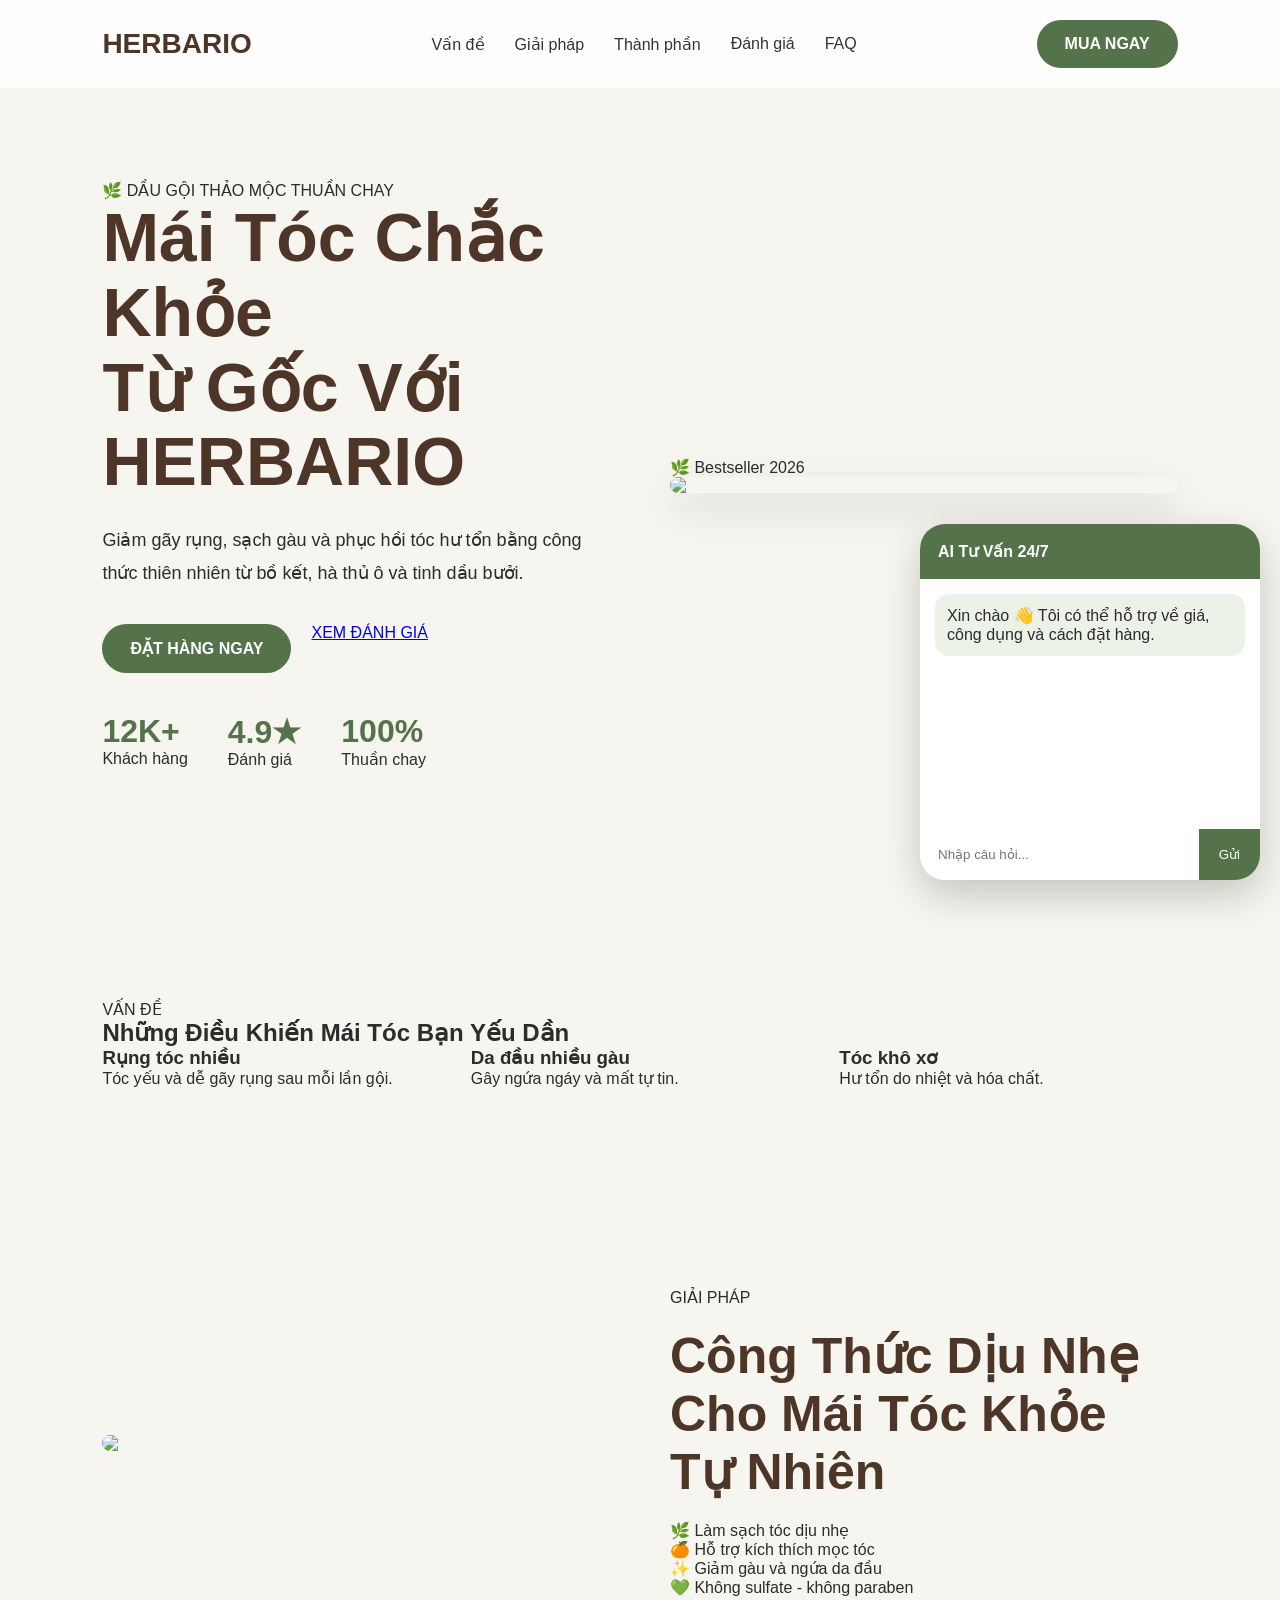
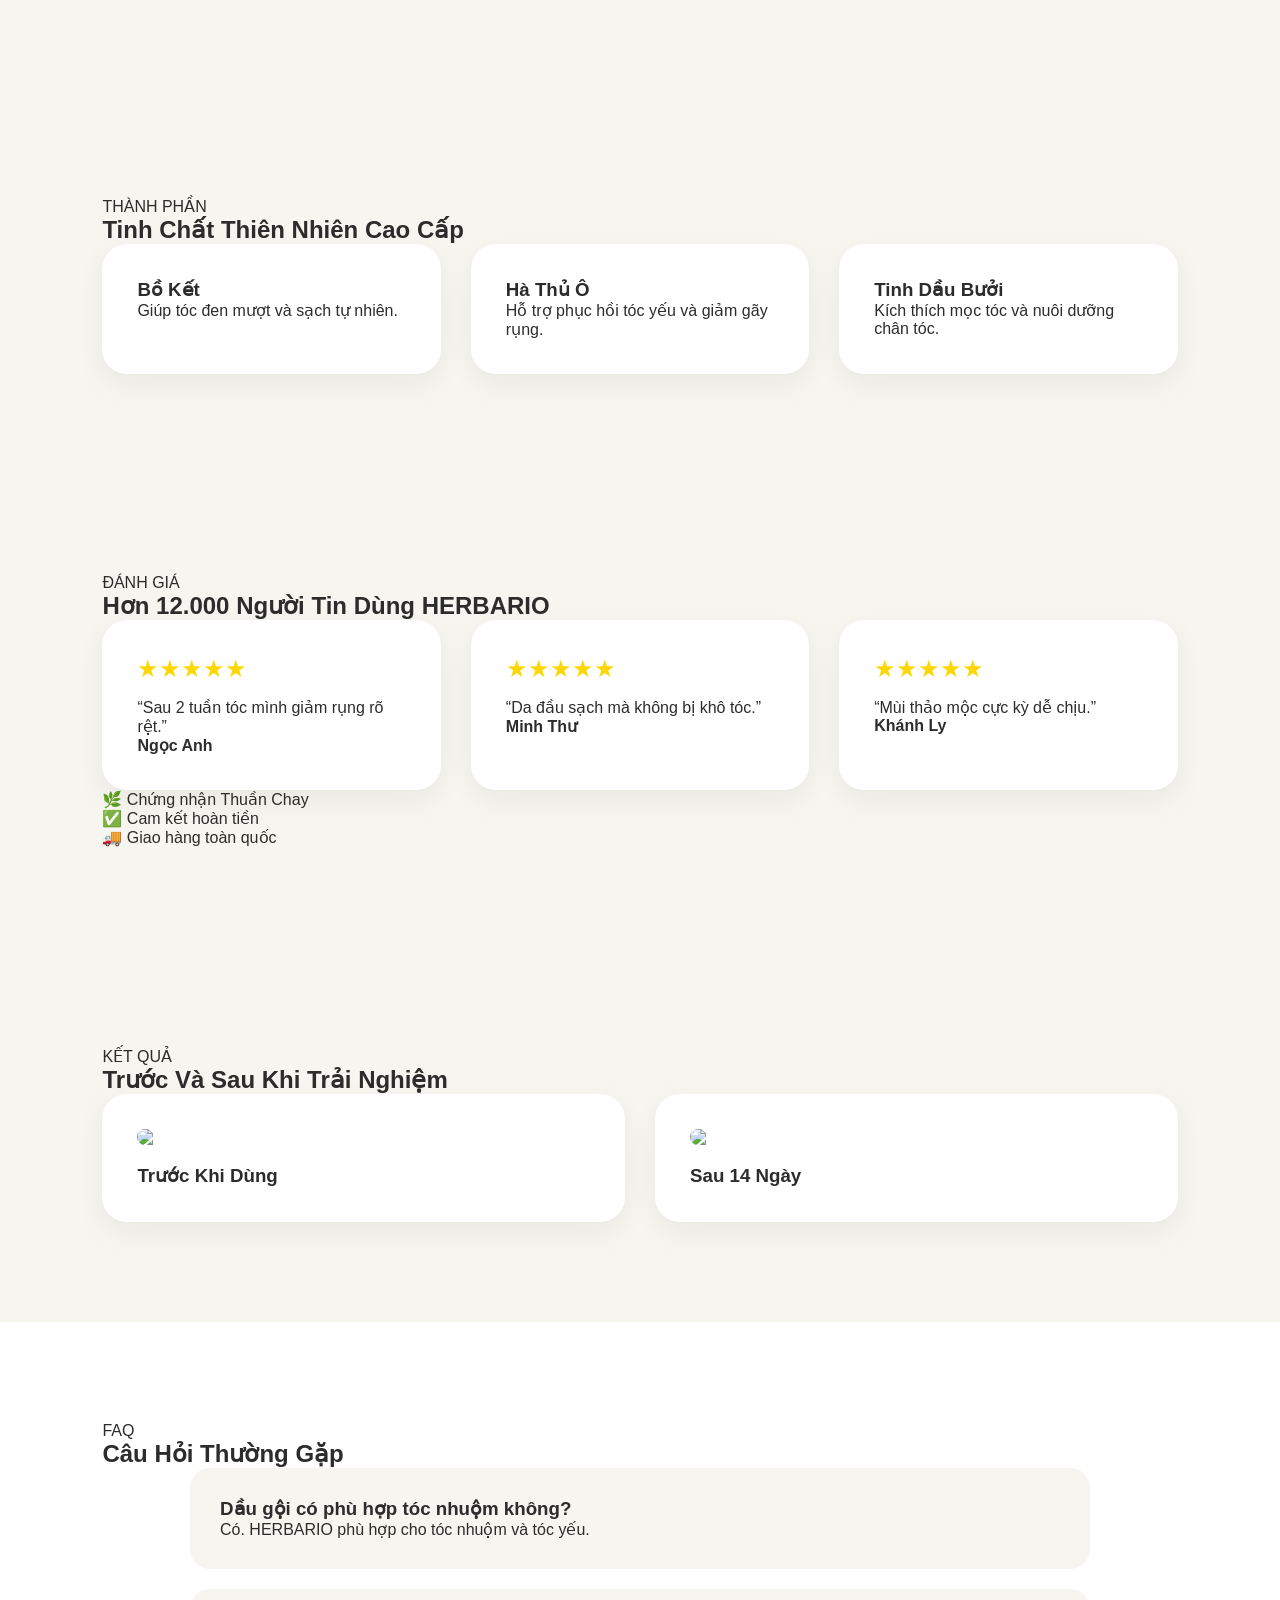
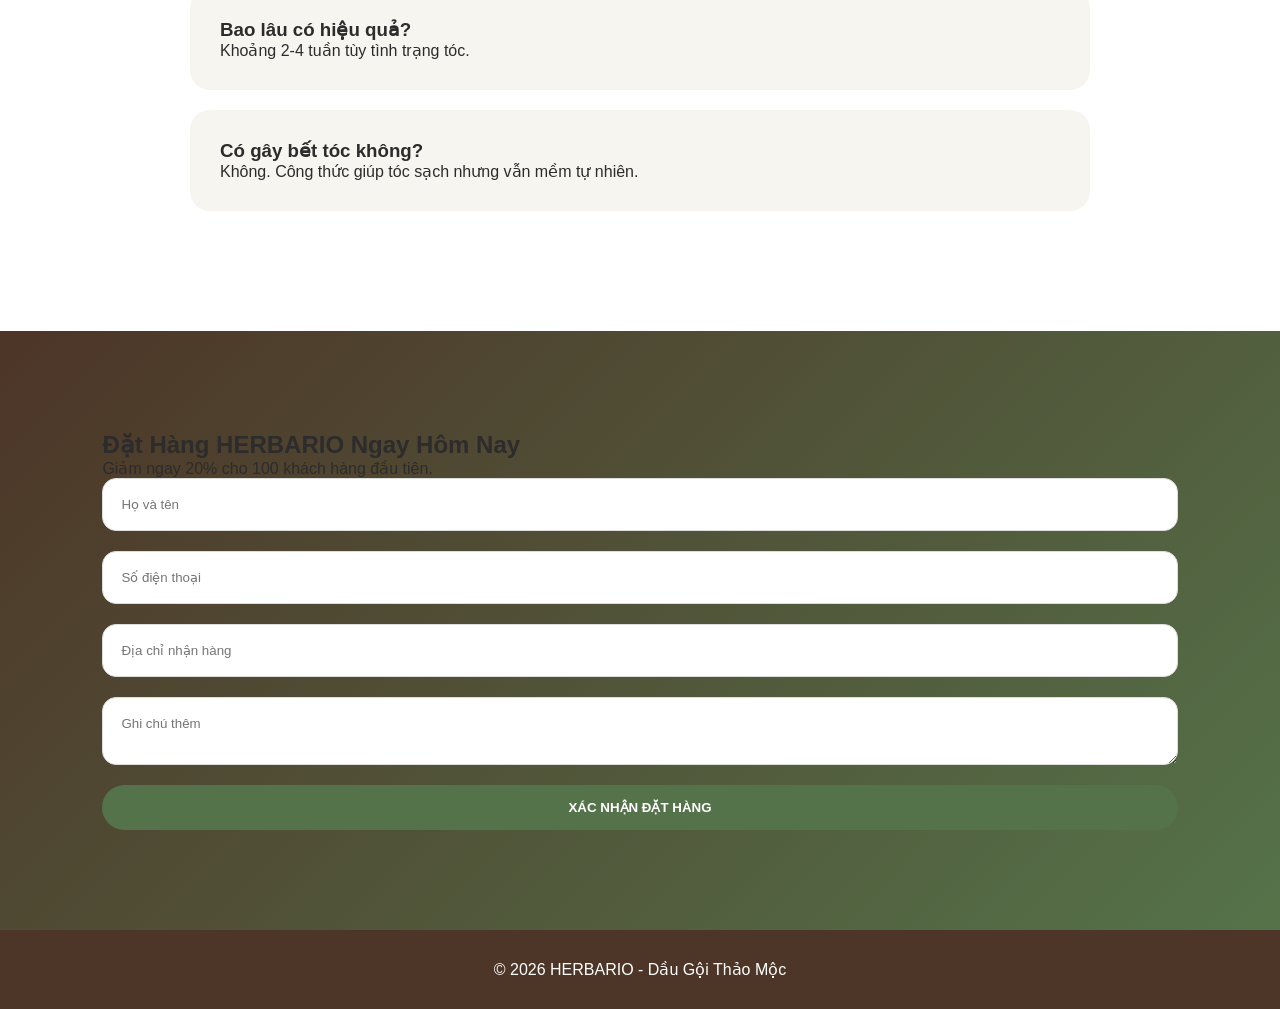
==== commit 440ed6ba: "index.html" ====
--- a/index.html
+++ b/index.html
@@ -4,6 +4,7 @@
 <head>
 
   <meta charset="UTF-8">
+
   <meta name="viewport" content="width=device-width, initial-scale=1.0">
 
   <title>HERBARIO - Dầu Gội Thảo Mộc</title>
@@ -19,6 +20,11 @@
 
 <body>
 
+  <!-- BACKGROUND GLOW -->
+
+  <div class="bg-glow glow-1"></div>
+  <div class="bg-glow glow-2"></div>
+
   <!-- NAVBAR -->
 
   <header class="navbar">
@@ -33,9 +39,9 @@
 
       <a href="#solution">Giải pháp</a>
 
-      <a href="#ingredients">Thành phần</a>
-
-      <a href="#reviews">Đánh giá</a>
+      <a href="#ingredient">Thành phần</a>
+
+      <a href="#review">Đánh giá</a>
 
       <a href="#faq">FAQ</a>
 
@@ -53,19 +59,18 @@
 
     <div class="hero-left">
 
-      <span class="tag">
+      <div class="hero-badge">
         🌿 DẦU GỘI THẢO MỘC THUẦN CHAY
-      </span>
+      </div>
 
       <h1>
-        Tóc Chắc Khỏe <br>
-        Giảm Gãy Rụng <br>
-        Sau 14 Ngày
+        Mái Tóc Chắc Khỏe <br>
+        Từ Gốc Với HERBARIO
       </h1>
 
       <p>
-        HERBARIO kết hợp bồ kết, hà thủ ô và tinh dầu bưởi
-        giúp giảm gàu, phục hồi tóc hư tổn và nuôi dưỡng tóc mềm mượt tự nhiên.
+        Giảm gãy rụng, sạch gàu và phục hồi tóc hư tổn
+        bằng công thức thiên nhiên từ bồ kết, hà thủ ô và tinh dầu bưởi.
       </p>
 
       <div class="hero-buttons">
@@ -74,7 +79,7 @@
           ĐẶT HÀNG NGAY
         </a>
 
-        <a href="#reviews" class="btn-outline">
+        <a href="#review" class="btn-secondary">
           XEM ĐÁNH GIÁ
         </a>
 
@@ -82,17 +87,17 @@
 
       <div class="hero-stats">
 
-        <div>
+        <div class="stat-card">
           <h3>12K+</h3>
           <span>Khách hàng</span>
         </div>
 
-        <div>
+        <div class="stat-card">
           <h3>4.9★</h3>
           <span>Đánh giá</span>
         </div>
 
-        <div>
+        <div class="stat-card">
           <h3>100%</h3>
           <span>Thuần chay</span>
         </div>
@@ -103,7 +108,12 @@
 
     <div class="hero-right">
 
-      <img src="https://images.unsplash.com/photo-1527799820374-dcf8d9d4a388?q=80&w=1200&auto=format&fit=crop">
+      <div class="floating-card">
+        🌿 Bestseller 2026
+      </div>
+
+      <img class="product-image"
+        src="https://images.unsplash.com/photo-1527799820374-dcf8d9d4a388?q=80&w=1200&auto=format&fit=crop">
 
     </div>
 
@@ -113,44 +123,44 @@
 
   <section class="problem" id="problem">
 
-    <div class="section-title">
+    <div class="section-top">
 
       <span>VẤN ĐỀ</span>
 
       <h2>
-        Mái Tóc Của Bạn Đang Gặp Tình Trạng Này?
+        Những Điều Khiến Mái Tóc Bạn Yếu Dần
       </h2>
 
     </div>
 
     <div class="problem-grid">
 
-      <div class="card">
+      <div class="glass-card">
 
         <h3>Rụng tóc nhiều</h3>
 
         <p>
-          Tóc yếu và dễ gãy rụng mỗi lần gội đầu.
-        </p>
-
-      </div>
-
-      <div class="card">
+          Tóc yếu và dễ gãy rụng sau mỗi lần gội.
+        </p>
+
+      </div>
+
+      <div class="glass-card">
 
         <h3>Da đầu nhiều gàu</h3>
 
         <p>
-          Ngứa ngáy và thiếu tự tin khi giao tiếp.
-        </p>
-
-      </div>
-
-      <div class="card">
+          Gây ngứa ngáy và mất tự tin.
+        </p>
+
+      </div>
+
+      <div class="glass-card">
 
         <h3>Tóc khô xơ</h3>
 
         <p>
-          Hư tổn do hóa chất và nhiệt độ cao.
+          Hư tổn do nhiệt và hóa chất.
         </p>
 
       </div>
@@ -165,7 +175,8 @@
 
     <div class="solution-image">
 
-      <img src="https://images.unsplash.com/photo-1515377905703-c4788e51af15?q=80&w=1200&auto=format&fit=crop">
+      <img
+        src="https://images.unsplash.com/photo-1515377905703-c4788e51af15?q=80&w=1200&auto=format&fit=crop">
 
     </div>
 
@@ -174,25 +185,25 @@
       <span>GIẢI PHÁP</span>
 
       <h2>
-        Công Thức Thảo Mộc Dịu Nhẹ
-        Cho Mái Tóc Khỏe Từ Gốc
-      </h2>
-
-      <div class="feature-box">
-
-        <div class="feature">
+        Công Thức Dịu Nhẹ <br>
+        Cho Mái Tóc Khỏe Tự Nhiên
+      </h2>
+
+      <div class="feature-list">
+
+        <div class="feature-card">
           🌿 Làm sạch tóc dịu nhẹ
         </div>
 
-        <div class="feature">
+        <div class="feature-card">
+          🍊 Hỗ trợ kích thích mọc tóc
+        </div>
+
+        <div class="feature-card">
           ✨ Giảm gàu và ngứa da đầu
         </div>
 
-        <div class="feature">
-          🍊 Hỗ trợ kích thích mọc tóc
-        </div>
-
-        <div class="feature">
+        <div class="feature-card">
           💚 Không sulfate - không paraben
         </div>
 
@@ -202,16 +213,16 @@
 
   </section>
 
-  <!-- INGREDIENTS -->
-
-  <section class="ingredients" id="ingredients">
-
-    <div class="section-title">
+  <!-- INGREDIENT -->
+
+  <section class="ingredient" id="ingredient">
+
+    <div class="section-top">
 
       <span>THÀNH PHẦN</span>
 
       <h2>
-        Tinh Chất Thiên Nhiên An Toàn
+        Tinh Chất Thiên Nhiên Cao Cấp
       </h2>
 
     </div>
@@ -223,7 +234,7 @@
         <h3>Bồ Kết</h3>
 
         <p>
-          Làm sạch tóc tự nhiên và giúp tóc đen mượt.
+          Giúp tóc đen mượt và sạch tự nhiên.
         </p>
 
       </div>
@@ -233,7 +244,7 @@
         <h3>Hà Thủ Ô</h3>
 
         <p>
-          Giảm gãy rụng và hỗ trợ phục hồi tóc yếu.
+          Hỗ trợ phục hồi tóc yếu và giảm gãy rụng.
         </p>
 
       </div>
@@ -252,16 +263,16 @@
 
   </section>
 
-  <!-- SOCIAL PROOF -->
-
-  <section class="reviews" id="reviews">
-
-    <div class="section-title">
+  <!-- REVIEW -->
+
+  <section class="review" id="review">
+
+    <div class="section-top">
 
       <span>ĐÁNH GIÁ</span>
 
       <h2>
-        Hơn 12.000 Khách Hàng Tin Dùng
+        Hơn 12.000 Người Tin Dùng HERBARIO
       </h2>
 
     </div>
@@ -275,8 +286,7 @@
         </div>
 
         <p>
-          “Sau 2 tuần tóc mình giảm rụng rõ rệt
-          và mềm hơn rất nhiều.”
+          “Sau 2 tuần tóc mình giảm rụng rõ rệt.”
         </p>
 
         <h4>Ngọc Anh</h4>
@@ -290,8 +300,7 @@
         </div>
 
         <p>
-          “Mùi thảo mộc cực dễ chịu,
-          da đầu sạch mà không khô.”
+          “Da đầu sạch mà không bị khô tóc.”
         </p>
 
         <h4>Minh Thư</h4>
@@ -305,7 +314,7 @@
         </div>
 
         <p>
-          “Dùng tốt hơn nhiều loại dầu gội hóa chất trước đây.”
+          “Mùi thảo mộc cực kỳ dễ chịu.”
         </p>
 
         <h4>Khánh Ly</h4>
@@ -314,18 +323,18 @@
 
     </div>
 
-    <div class="trust-box">
-
-      <div class="trust-item">
+    <div class="trust-wrapper">
+
+      <div class="trust-card">
         🌿 Chứng nhận Thuần Chay
       </div>
 
-      <div class="trust-item">
+      <div class="trust-card">
         ✅ Cam kết hoàn tiền
       </div>
 
-      <div class="trust-item">
-        🚚 Miễn phí vận chuyển
+      <div class="trust-card">
+        🚚 Giao hàng toàn quốc
       </div>
 
     </div>
@@ -336,12 +345,12 @@
 
   <section class="before-after">
 
-    <div class="section-title">
+    <div class="section-top">
 
       <span>KẾT QUẢ</span>
 
       <h2>
-        Trước Và Sau Khi Sử Dụng
+        Trước Và Sau Khi Trải Nghiệm
       </h2>
 
     </div>
@@ -350,7 +359,8 @@
 
       <div class="before-card">
 
-        <img src="https://images.unsplash.com/photo-1524504388940-b1c1722653e1?q=80&w=1200&auto=format&fit=crop">
+        <img
+          src="https://images.unsplash.com/photo-1524504388940-b1c1722653e1?q=80&w=1200&auto=format&fit=crop">
 
         <h3>Trước Khi Dùng</h3>
 
@@ -358,7 +368,8 @@
 
       <div class="before-card">
 
-        <img src="https://images.unsplash.com/photo-1521572267360-ee0c2909d518?q=80&w=1200&auto=format&fit=crop">
+        <img
+          src="https://images.unsplash.com/photo-1521572267360-ee0c2909d518?q=80&w=1200&auto=format&fit=crop">
 
         <h3>Sau 14 Ngày</h3>
 
@@ -372,7 +383,7 @@
 
   <section class="faq" id="faq">
 
-    <div class="section-title">
+    <div class="section-top">
 
       <span>FAQ</span>
 
@@ -415,7 +426,7 @@
         </h3>
 
         <p>
-          Không. Công thức giúp tóc sạch và mềm tự nhiên.
+          Không. Công thức giúp tóc sạch nhưng vẫn mềm tự nhiên.
         </p>
 
       </div>
@@ -428,14 +439,14 @@
 
   <section class="cta" id="order">
 
-    <div class="cta-container">
+    <div class="cta-box">
 
       <h2>
         Đặt Hàng HERBARIO Ngay Hôm Nay
       </h2>
 
       <p>
-        Nhận ưu đãi giảm 20% cho 100 khách hàng đầu tiên.
+        Giảm ngay 20% cho 100 khách hàng đầu tiên.
       </p>
 
       <form action="thankyou.html">
@@ -458,12 +469,12 @@
 
   </section>
 
-  <!-- CHAT AI -->
+  <!-- CHATBOT -->
 
   <div class="chat-widget">
 
     <div class="chat-header">
-      Tư vấn AI 24/7
+      AI Tư Vấn 24/7
     </div>
 
     <div class="chat-body" id="chatBody">
@@ -486,8 +497,6 @@
 
   </div>
 
-  <!-- FOOTER -->
-
   <footer>
 
     © 2026 HERBARIO - Dầu Gội Thảo Mộc
--- a/style.css
+++ b/style.css
@@ -0,0 +1,391 @@
+*{
+  margin:0;
+  padding:0;
+  box-sizing:border-box;
+  font-family:'Be Vietnam Pro', sans-serif;
+}
+
+html{
+  scroll-behavior:smooth;
+}
+
+body{
+  background:#f7f5ef;
+  color:#2c2c2c;
+}
+
+img{
+  width:100%;
+  display:block;
+}
+
+section{
+  padding:100px 8%;
+}
+
+.navbar{
+  position:fixed;
+  top:0;
+  width:100%;
+  z-index:999;
+
+  display:flex;
+  justify-content:space-between;
+  align-items:center;
+
+  padding:20px 8%;
+
+  background:rgba(255,255,255,0.9);
+  backdrop-filter:blur(10px);
+}
+
+.logo{
+  font-size:28px;
+  font-weight:800;
+  color:#4d3527;
+}
+
+nav{
+  display:flex;
+  gap:30px;
+}
+
+nav a{
+  text-decoration:none;
+  color:#333;
+  font-weight:500;
+}
+
+.btn-primary{
+  background:#55734a;
+  color:white;
+  padding:15px 28px;
+  border-radius:999px;
+  text-decoration:none;
+  border:none;
+  cursor:pointer;
+  font-weight:700;
+  transition:0.3s;
+}
+
+.btn-primary:hover{
+  transform:translateY(-3px);
+}
+
+.btn-outline{
+  border:2px solid #55734a;
+  color:#55734a;
+  padding:15px 28px;
+  border-radius:999px;
+  text-decoration:none;
+  font-weight:700;
+}
+
+.hero{
+  min-height:100vh;
+  display:flex;
+  align-items:center;
+  gap:60px;
+  padding-top:150px;
+}
+
+.hero-left,
+.hero-right{
+  flex:1;
+}
+
+.hero-right img{
+  border-radius:30px;
+  box-shadow:0 15px 40px rgba(0,0,0,0.15);
+}
+
+.tag{
+  display:inline-block;
+  background:#dde7d7;
+  color:#55734a;
+  padding:12px 18px;
+  border-radius:999px;
+  margin-bottom:25px;
+  font-weight:600;
+}
+
+.hero h1{
+  font-size:68px;
+  line-height:1.1;
+  margin-bottom:25px;
+  color:#4d3527;
+}
+
+.hero p{
+  line-height:1.8;
+  margin-bottom:35px;
+  font-size:18px;
+}
+
+.hero-buttons{
+  display:flex;
+  gap:20px;
+  margin-bottom:40px;
+}
+
+.hero-stats{
+  display:flex;
+  gap:40px;
+}
+
+.hero-stats h3{
+  color:#55734a;
+  font-size:32px;
+}
+
+.section-title{
+  text-align:center;
+  margin-bottom:60px;
+}
+
+.section-title span{
+  color:#55734a;
+  font-weight:700;
+}
+
+.section-title h2{
+  margin-top:15px;
+  font-size:46px;
+  color:#4d3527;
+}
+
+.problem-grid,
+.ingredient-grid,
+.review-grid,
+.before-grid{
+  display:grid;
+  grid-template-columns:repeat(auto-fit,minmax(280px,1fr));
+  gap:30px;
+}
+
+.card,
+.ingredient-card,
+.review-card,
+.before-card{
+  background:white;
+  padding:35px;
+  border-radius:25px;
+  box-shadow:0 10px 30px rgba(0,0,0,0.06);
+  transition:0.3s;
+}
+
+.card:hover,
+.ingredient-card:hover,
+.review-card:hover{
+  transform:translateY(-8px);
+}
+
+.solution{
+  display:flex;
+  align-items:center;
+  gap:60px;
+}
+
+.solution-image,
+.solution-content{
+  flex:1;
+}
+
+.solution-image img{
+  border-radius:30px;
+}
+
+.solution-content h2{
+  font-size:50px;
+  margin:20px 0;
+  color:#4d3527;
+}
+
+.feature-box{
+  display:flex;
+  flex-direction:column;
+  gap:20px;
+}
+
+.feature{
+  background:white;
+  padding:22px;
+  border-radius:18px;
+  box-shadow:0 5px 20px rgba(0,0,0,0.05);
+}
+
+.reviews{
+  background:#edf2e8;
+}
+
+.stars{
+  color:gold;
+  font-size:24px;
+  margin-bottom:15px;
+}
+
+.trust-box{
+  margin-top:40px;
+  display:flex;
+  gap:20px;
+  flex-wrap:wrap;
+}
+
+.trust-item{
+  background:white;
+  padding:20px;
+  border-radius:16px;
+  flex:1;
+  text-align:center;
+  font-weight:600;
+}
+
+.before-card img{
+  border-radius:20px;
+  margin-bottom:20px;
+}
+
+.faq{
+  background:white;
+}
+
+.faq-box{
+  max-width:900px;
+  margin:auto;
+}
+
+.faq-item{
+  background:#f7f5ef;
+  padding:30px;
+  border-radius:20px;
+  margin-bottom:20px;
+}
+
+.cta{
+  background:linear-gradient(135deg,#4d3527,#55734a);
+}
+
+.cta-container{
+  max-width:700px;
+  margin:auto;
+  background:white;
+  padding:50px;
+  border-radius:30px;
+}
+
+.cta-container h2{
+  text-align:center;
+  margin-bottom:15px;
+  color:#4d3527;
+}
+
+.cta-container p{
+  text-align:center;
+  margin-bottom:30px;
+}
+
+form{
+  display:flex;
+  flex-direction:column;
+  gap:20px;
+}
+
+input,
+textarea{
+  padding:18px;
+  border-radius:14px;
+  border:1px solid #ddd;
+}
+
+.chat-widget{
+  position:fixed;
+  right:20px;
+  bottom:20px;
+  width:340px;
+  background:white;
+  border-radius:25px;
+  overflow:hidden;
+  box-shadow:0 15px 40px rgba(0,0,0,0.2);
+}
+
+.chat-header{
+  background:#55734a;
+  color:white;
+  padding:18px;
+  font-weight:700;
+}
+
+.chat-body{
+  height:250px;
+  overflow-y:auto;
+  padding:15px;
+}
+
+.bot-message{
+  background:#edf2e8;
+  padding:12px;
+  border-radius:14px;
+  margin-bottom:12px;
+}
+
+.chat-input{
+  display:flex;
+}
+
+.chat-input input{
+  border:none;
+  flex:1;
+}
+
+.chat-input button{
+  border:none;
+  background:#55734a;
+  color:white;
+  padding:0 20px;
+  cursor:pointer;
+}
+
+footer{
+  background:#4d3527;
+  color:white;
+  text-align:center;
+  padding:30px;
+}
+
+@media(max-width:768px){
+
+  nav{
+    display:none;
+  }
+
+  .hero,
+  .solution{
+    flex-direction:column;
+  }
+
+  .hero h1{
+    font-size:42px;
+  }
+
+  .section-title h2{
+    font-size:34px;
+  }
+
+  .solution-content h2{
+    font-size:36px;
+  }
+
+  .hero-buttons{
+    flex-direction:column;
+  }
+
+  .hero-stats{
+    flex-wrap:wrap;
+  }
+
+  .chat-widget{
+    width:90%;
+    right:5%;
+  }
+
+}
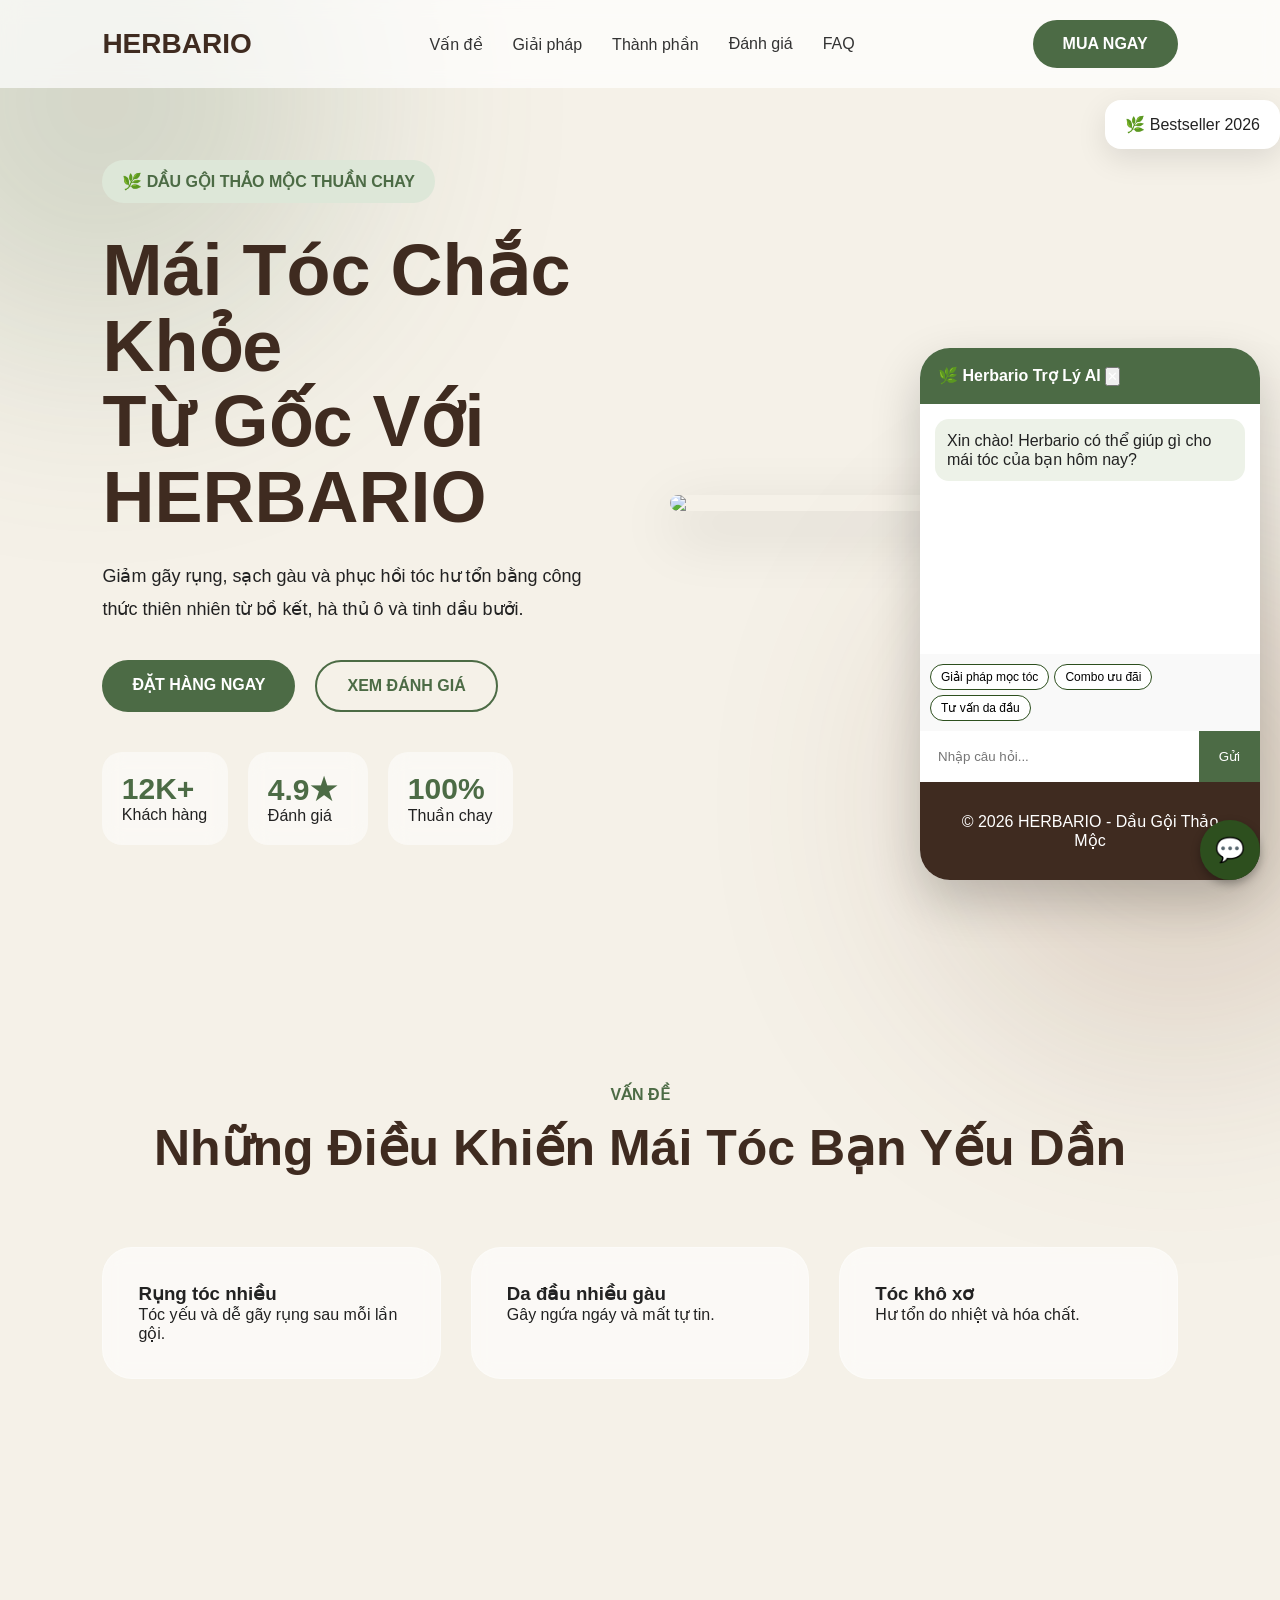
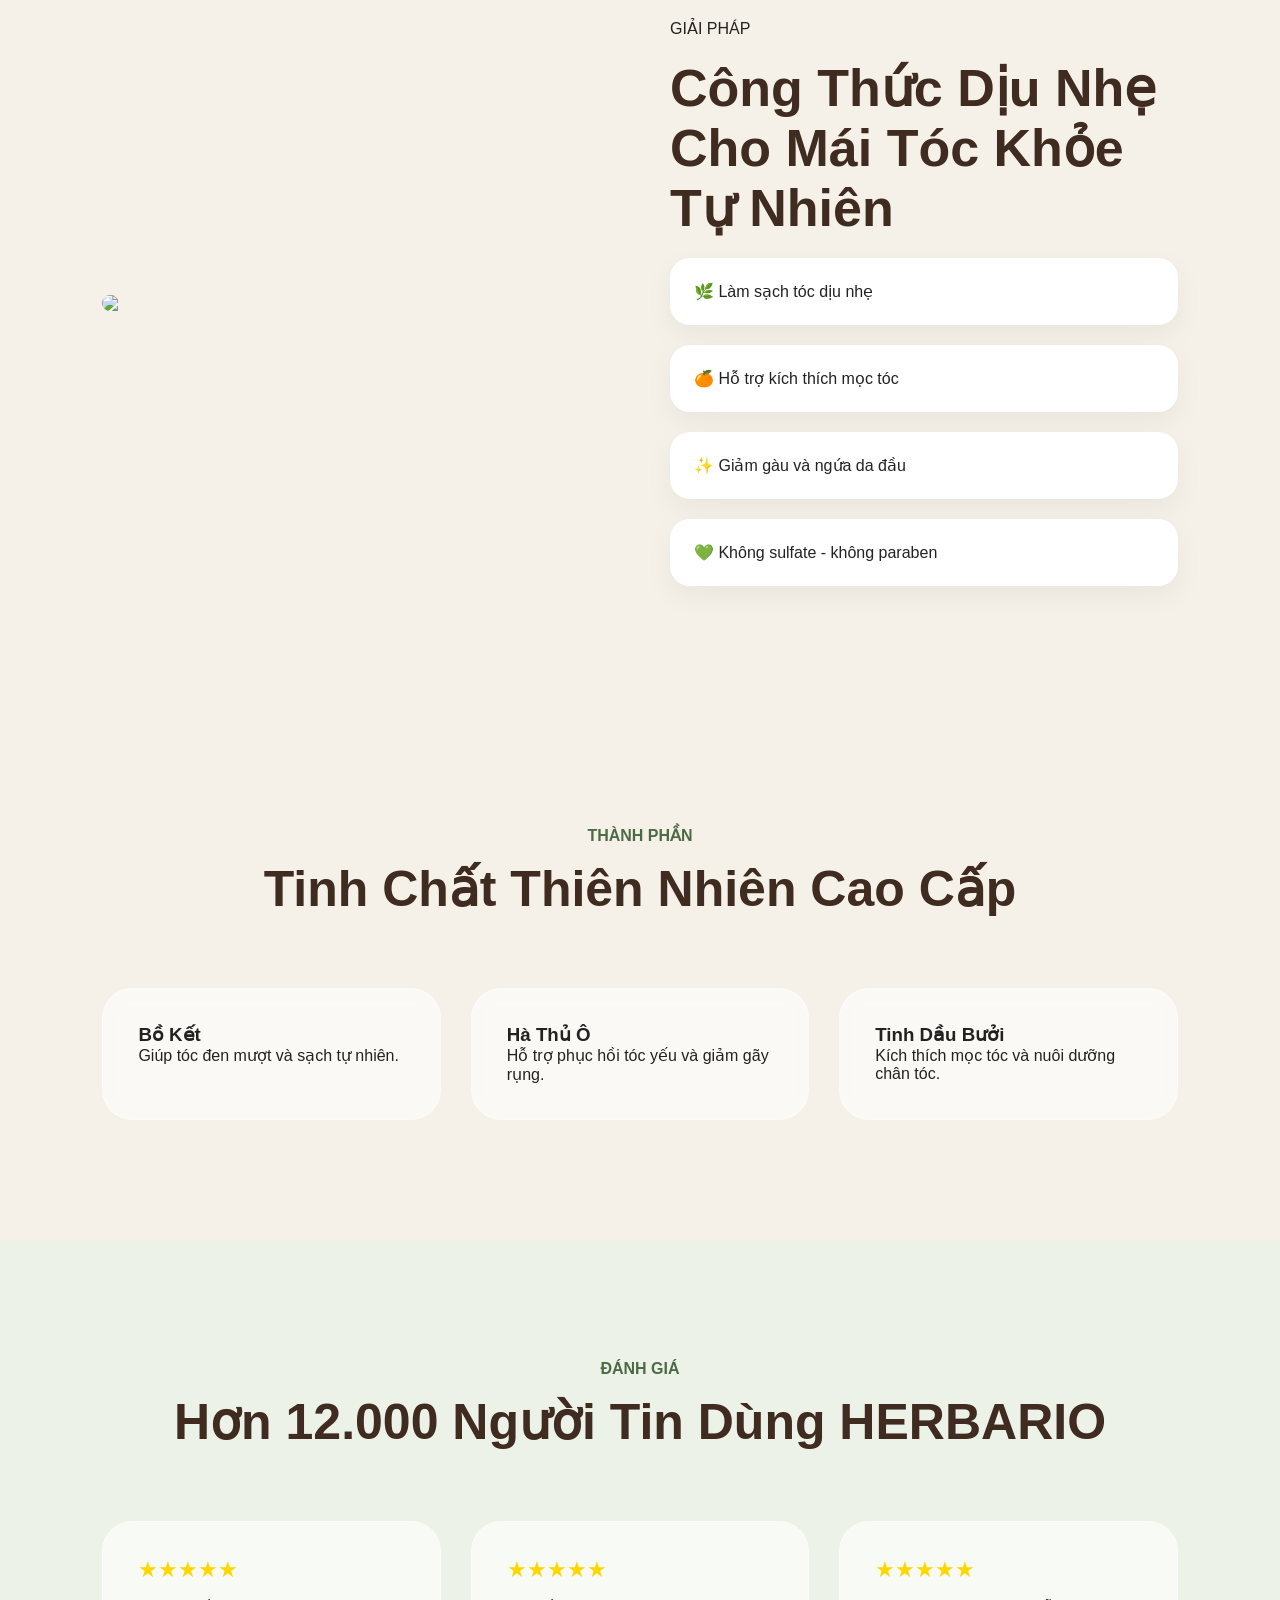
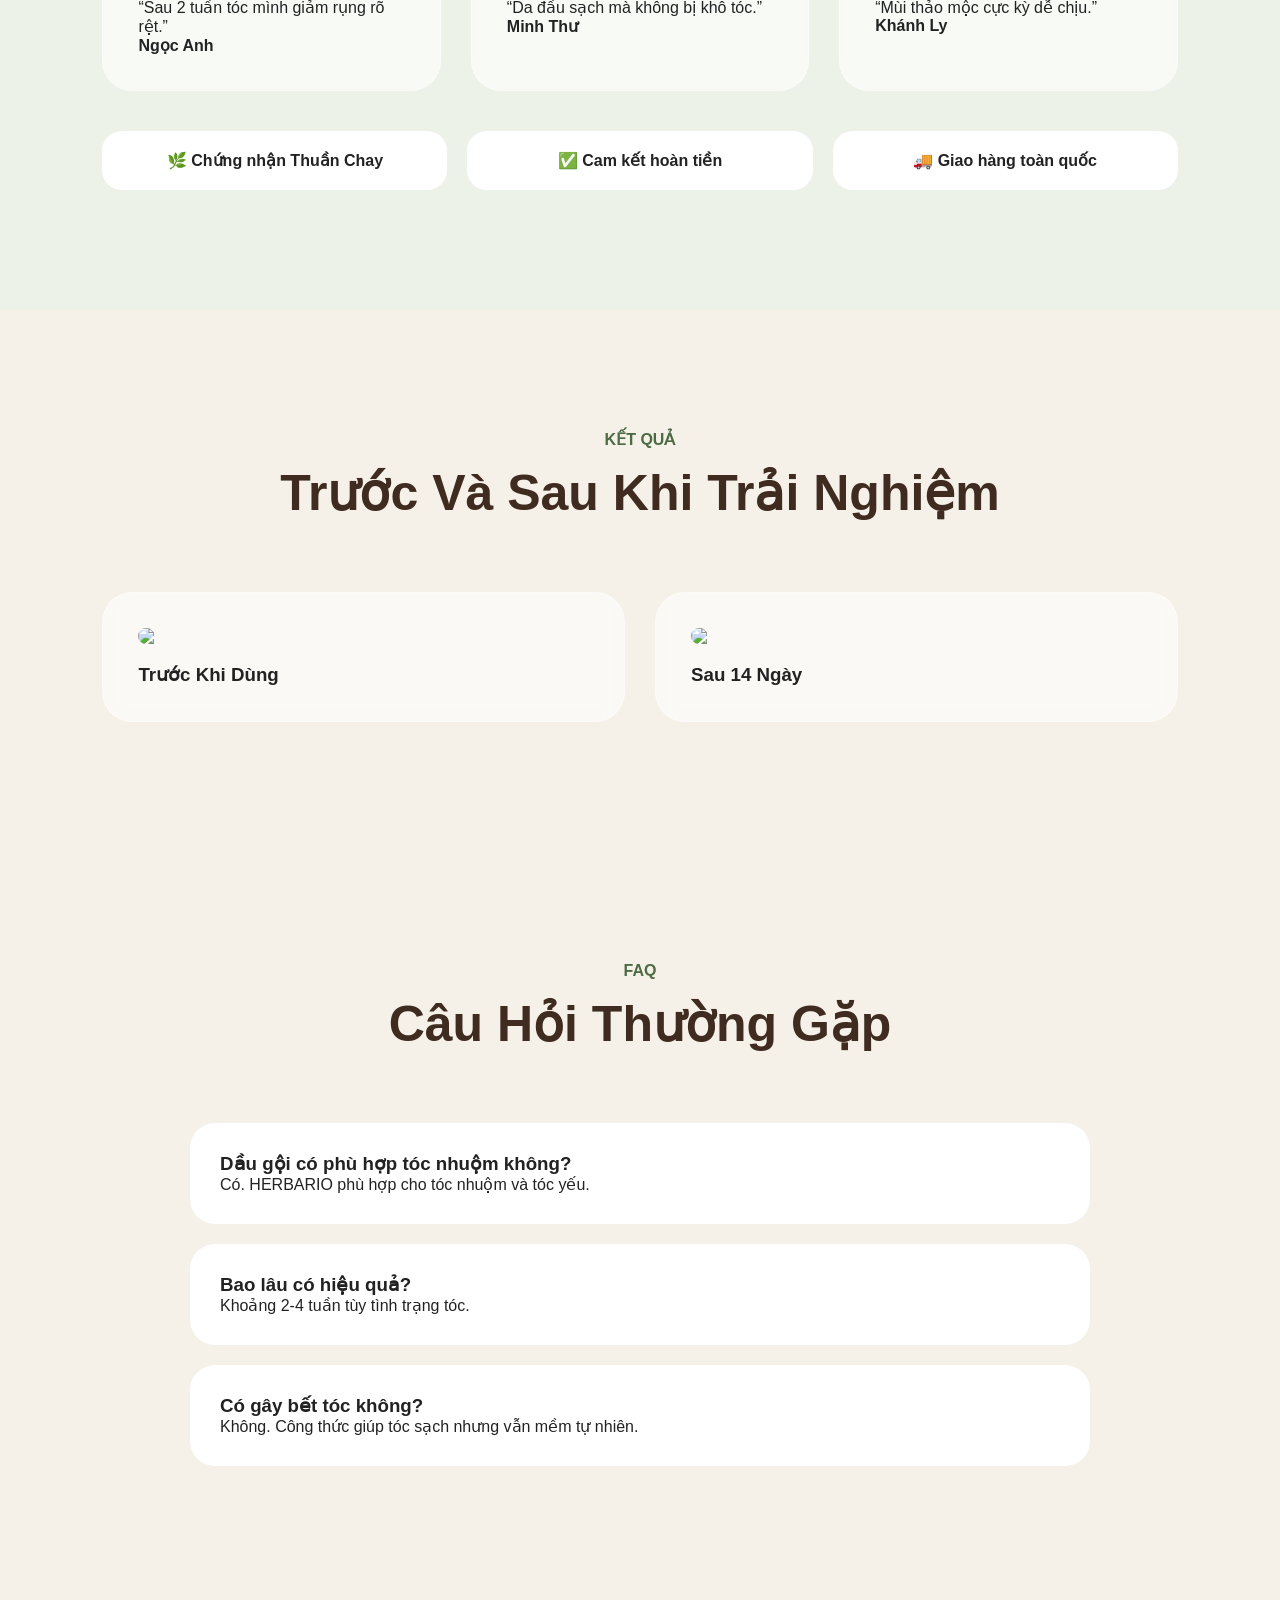
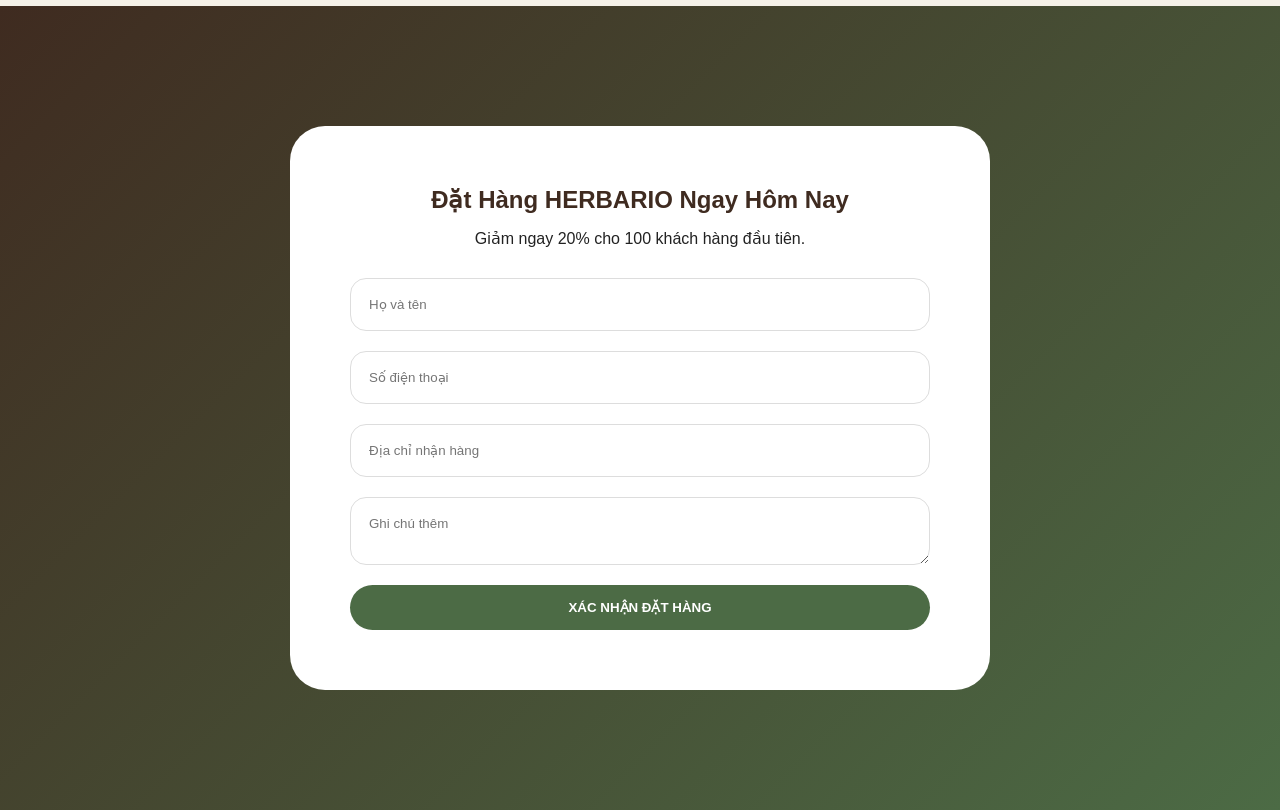
==== commit 80365329: "Update index.html" ====
--- a/index.html
+++ b/index.html
@@ -472,30 +472,30 @@
   <!-- CHATBOT -->
 
   <div class="chat-widget">
-
-    <div class="chat-header">
-      AI Tư Vấn 24/7
-    </div>
-
-    <div class="chat-body" id="chatBody">
-
-      <div class="bot-message">
-        Xin chào 👋 Tôi có thể hỗ trợ về giá, công dụng và cách đặt hàng.
-      </div>
-
+<div id="aiChatWindow" class="chat-container">
+    <div id="aiChatHeader" class="chat-header">
+        <span>🌿 Herbario Trợ Lý AI</span>
+        <button onclick="toggleAIChat()" style="color:white">✕</button>
+    </div>
+    <div id="aiChatMessages" class="chat-body">
+        <div class="bot-message">Xin chào! Herbario có thể giúp gì cho mái tóc của bạn hôm nay?</div>
+    </div>
+    
+    <div id="aiChatOptions" style="padding: 10px; display: flex; gap: 5px; flex-wrap: wrap; background: #f9f9f9;">
+        <button onclick="sendQuickOption('Giải pháp mọc tóc')" style="font-size: 12px; background: #fff; border: 1px solid #2D4F1E; border-radius: 15px; padding: 5px 10px; cursor: pointer;">Giải pháp mọc tóc</button>
+        <button onclick="sendQuickOption('Combo ưu đãi')" style="font-size: 12px; background: #fff; border: 1px solid #2D4F1E; border-radius: 15px; padding: 5px 10px; cursor: pointer;">Combo ưu đãi</button>
+        <button onclick="sendQuickOption('Tư vấn da đầu')" style="font-size: 12px; background: #fff; border: 1px solid #2D4F1E; border-radius: 15px; padding: 5px 10px; cursor: pointer;">Tư vấn da đầu</button>
     </div>
 
     <div class="chat-input">
-
-      <input type="text" id="userInput" placeholder="Nhập câu hỏi...">
-
-      <button onclick="sendMessage()">
-        Gửi
-      </button>
-
-    </div>
-
-  </div>
+        <input type="text" id="userInput" placeholder="Nhập câu hỏi...">
+        <button onclick="sendMessage()">Gửi</button>
+    </div>
+</div>
+
+<div id="aiChatButton" onclick="toggleAIChat()" style="position: fixed; bottom: 20px; right: 20px; background: #2D4F1E; color: white; width: 60px; height: 60px; border-radius: 50%; display: flex; align-items: center; justify-content: center; cursor: pointer; z-index: 1000; font-size: 24px; box-shadow: 0 4px 10px rgba(0,0,0,0.3);">
+    💬
+</div>
 
   <footer>
 
--- a/style.css
+++ b/style.css
@@ -2,7 +2,7 @@
   margin:0;
   padding:0;
   box-sizing:border-box;
-  font-family:'Be Vietnam Pro', sans-serif;
+  font-family:'Be Vietnam Pro',sans-serif;
 }
 
 html{
@@ -10,8 +10,14 @@
 }
 
 body{
-  background:#f7f5ef;
-  color:#2c2c2c;
+  background:#f5f1e8;
+  color:#222;
+  overflow-x:hidden;
+}
+
+section{
+  padding:120px 8%;
+  position:relative;
 }
 
 img{
@@ -19,14 +25,33 @@
   display:block;
 }
 
-section{
-  padding:100px 8%;
+.bg-glow{
+  position:fixed;
+  width:500px;
+  height:500px;
+  border-radius:50%;
+  filter:blur(120px);
+  z-index:-1;
+}
+
+.glow-1{
+  background:#4c6b45;
+  top:-150px;
+  left:-150px;
+  opacity:0.2;
+}
+
+.glow-2{
+  background:#7b4e2f;
+  bottom:-150px;
+  right:-150px;
+  opacity:0.2;
 }
 
 .navbar{
   position:fixed;
+  width:100%;
   top:0;
-  width:100%;
   z-index:999;
 
   display:flex;
@@ -35,14 +60,14 @@
 
   padding:20px 8%;
 
-  background:rgba(255,255,255,0.9);
+  background:rgba(255,255,255,0.7);
   backdrop-filter:blur(10px);
 }
 
 .logo{
   font-size:28px;
   font-weight:800;
-  color:#4d3527;
+  color:#3f2b20;
 }
 
 nav{
@@ -57,25 +82,25 @@
 }
 
 .btn-primary{
-  background:#55734a;
+  background:#4c6b45;
   color:white;
-  padding:15px 28px;
+  padding:15px 30px;
   border-radius:999px;
   text-decoration:none;
   border:none;
+  font-weight:700;
   cursor:pointer;
-  font-weight:700;
   transition:0.3s;
 }
 
 .btn-primary:hover{
-  transform:translateY(-3px);
-}
-
-.btn-outline{
-  border:2px solid #55734a;
-  color:#55734a;
-  padding:15px 28px;
+  transform:translateY(-5px);
+}
+
+.btn-secondary{
+  border:2px solid #4c6b45;
+  color:#4c6b45;
+  padding:15px 30px;
   border-radius:999px;
   text-decoration:none;
   font-weight:700;
@@ -83,10 +108,12 @@
 
 .hero{
   min-height:100vh;
+
   display:flex;
   align-items:center;
   gap:60px;
-  padding-top:150px;
+
+  padding-top:160px;
 }
 
 .hero-left,
@@ -94,32 +121,27 @@
   flex:1;
 }
 
-.hero-right img{
-  border-radius:30px;
-  box-shadow:0 15px 40px rgba(0,0,0,0.15);
-}
-
-.tag{
+.hero-badge{
   display:inline-block;
-  background:#dde7d7;
-  color:#55734a;
-  padding:12px 18px;
+  background:#dde7d8;
+  color:#4c6b45;
+  padding:12px 20px;
   border-radius:999px;
+  margin-bottom:30px;
+  font-weight:600;
+}
+
+.hero h1{
+  font-size:72px;
+  line-height:1.05;
   margin-bottom:25px;
-  font-weight:600;
-}
-
-.hero h1{
-  font-size:68px;
-  line-height:1.1;
-  margin-bottom:25px;
-  color:#4d3527;
+  color:#3f2b20;
 }
 
 .hero p{
+  font-size:18px;
   line-height:1.8;
   margin-bottom:35px;
-  font-size:18px;
 }
 
 .hero-buttons{
@@ -130,53 +152,92 @@
 
 .hero-stats{
   display:flex;
-  gap:40px;
-}
-
-.hero-stats h3{
-  color:#55734a;
-  font-size:32px;
-}
-
-.section-title{
+  gap:20px;
+}
+
+.stat-card{
+  background:rgba(255,255,255,0.5);
+  backdrop-filter:blur(10px);
+  padding:20px;
+  border-radius:20px;
+  min-width:120px;
+}
+
+.stat-card h3{
+  color:#4c6b45;
+  font-size:30px;
+}
+
+.product-image{
+  border-radius:40px;
+  box-shadow:0 20px 60px rgba(0,0,0,0.2);
+  animation:float 4s ease-in-out infinite;
+}
+
+@keyframes float{
+  0%{
+    transform:translateY(0px);
+  }
+  50%{
+    transform:translateY(-15px);
+  }
+  100%{
+    transform:translateY(0px);
+  }
+}
+
+.floating-card{
+  position:absolute;
+  background:white;
+  padding:15px 20px;
+  border-radius:16px;
+  top:100px;
+  right:0;
+  box-shadow:0 10px 30px rgba(0,0,0,0.1);
+}
+
+.section-top{
   text-align:center;
-  margin-bottom:60px;
-}
-
-.section-title span{
-  color:#55734a;
+  margin-bottom:70px;
+}
+
+.section-top span{
+  color:#4c6b45;
   font-weight:700;
 }
 
-.section-title h2{
+.section-top h2{
+  font-size:50px;
   margin-top:15px;
-  font-size:46px;
-  color:#4d3527;
+  color:#3f2b20;
 }
 
 .problem-grid,
-.ingredient-grid,
 .review-grid,
-.before-grid{
+.before-grid,
+.ingredient-grid{
   display:grid;
   grid-template-columns:repeat(auto-fit,minmax(280px,1fr));
   gap:30px;
 }
 
-.card,
-.ingredient-card,
+.glass-card,
 .review-card,
-.before-card{
-  background:white;
+.before-card,
+.ingredient-card{
+  background:rgba(255,255,255,0.6);
+  backdrop-filter:blur(10px);
+  border:1px solid rgba(255,255,255,0.3);
+
   padding:35px;
-  border-radius:25px;
-  box-shadow:0 10px 30px rgba(0,0,0,0.06);
+  border-radius:30px;
+
   transition:0.3s;
 }
 
-.card:hover,
-.ingredient-card:hover,
-.review-card:hover{
+.glass-card:hover,
+.review-card:hover,
+.ingredient-card:hover{
   transform:translateY(-8px);
 }
 
@@ -192,61 +253,57 @@
 }
 
 .solution-image img{
-  border-radius:30px;
+  border-radius:40px;
 }
 
 .solution-content h2{
-  font-size:50px;
+  font-size:52px;
   margin:20px 0;
-  color:#4d3527;
-}
-
-.feature-box{
+  color:#3f2b20;
+}
+
+.feature-list{
   display:flex;
   flex-direction:column;
   gap:20px;
 }
 
-.feature{
-  background:white;
-  padding:22px;
-  border-radius:18px;
-  box-shadow:0 5px 20px rgba(0,0,0,0.05);
-}
-
-.reviews{
+.feature-card{
+  background:white;
+  padding:24px;
+  border-radius:20px;
+  box-shadow:0 10px 30px rgba(0,0,0,0.05);
+}
+
+.review{
   background:#edf2e8;
 }
 
 .stars{
   color:gold;
-  font-size:24px;
   margin-bottom:15px;
-}
-
-.trust-box{
+  font-size:22px;
+}
+
+.trust-wrapper{
   margin-top:40px;
   display:flex;
   gap:20px;
   flex-wrap:wrap;
 }
 
-.trust-item{
+.trust-card{
+  flex:1;
   background:white;
   padding:20px;
-  border-radius:16px;
-  flex:1;
+  border-radius:20px;
   text-align:center;
   font-weight:600;
 }
 
 .before-card img{
-  border-radius:20px;
+  border-radius:25px;
   margin-bottom:20px;
-}
-
-.faq{
-  background:white;
 }
 
 .faq-box{
@@ -255,31 +312,31 @@
 }
 
 .faq-item{
-  background:#f7f5ef;
+  background:white;
   padding:30px;
-  border-radius:20px;
+  border-radius:25px;
   margin-bottom:20px;
 }
 
 .cta{
-  background:linear-gradient(135deg,#4d3527,#55734a);
-}
-
-.cta-container{
+  background:linear-gradient(135deg,#3f2b20,#4c6b45);
+}
+
+.cta-box{
   max-width:700px;
   margin:auto;
   background:white;
-  padding:50px;
-  border-radius:30px;
-}
-
-.cta-container h2{
+  padding:60px;
+  border-radius:35px;
+}
+
+.cta-box h2{
   text-align:center;
   margin-bottom:15px;
-  color:#4d3527;
-}
-
-.cta-container p{
+  color:#3f2b20;
+}
+
+.cta-box p{
   text-align:center;
   margin-bottom:30px;
 }
@@ -293,7 +350,7 @@
 input,
 textarea{
   padding:18px;
-  border-radius:14px;
+  border-radius:16px;
   border:1px solid #ddd;
 }
 
@@ -303,13 +360,13 @@
   bottom:20px;
   width:340px;
   background:white;
-  border-radius:25px;
+  border-radius:30px;
   overflow:hidden;
-  box-shadow:0 15px 40px rgba(0,0,0,0.2);
+  box-shadow:0 20px 50px rgba(0,0,0,0.2);
 }
 
 .chat-header{
-  background:#55734a;
+  background:#4c6b45;
   color:white;
   padding:18px;
   font-weight:700;
@@ -333,20 +390,19 @@
 }
 
 .chat-input input{
+  flex:1;
   border:none;
-  flex:1;
 }
 
 .chat-input button{
+  background:#4c6b45;
+  color:white;
   border:none;
-  background:#55734a;
-  color:white;
   padding:0 20px;
-  cursor:pointer;
 }
 
 footer{
-  background:#4d3527;
+  background:#3f2b20;
   color:white;
   text-align:center;
   padding:30px;
@@ -364,15 +420,15 @@
   }
 
   .hero h1{
-    font-size:42px;
-  }
-
-  .section-title h2{
+    font-size:46px;
+  }
+
+  .section-top h2{
     font-size:34px;
   }
 
   .solution-content h2{
-    font-size:36px;
+    font-size:38px;
   }
 
   .hero-buttons{
